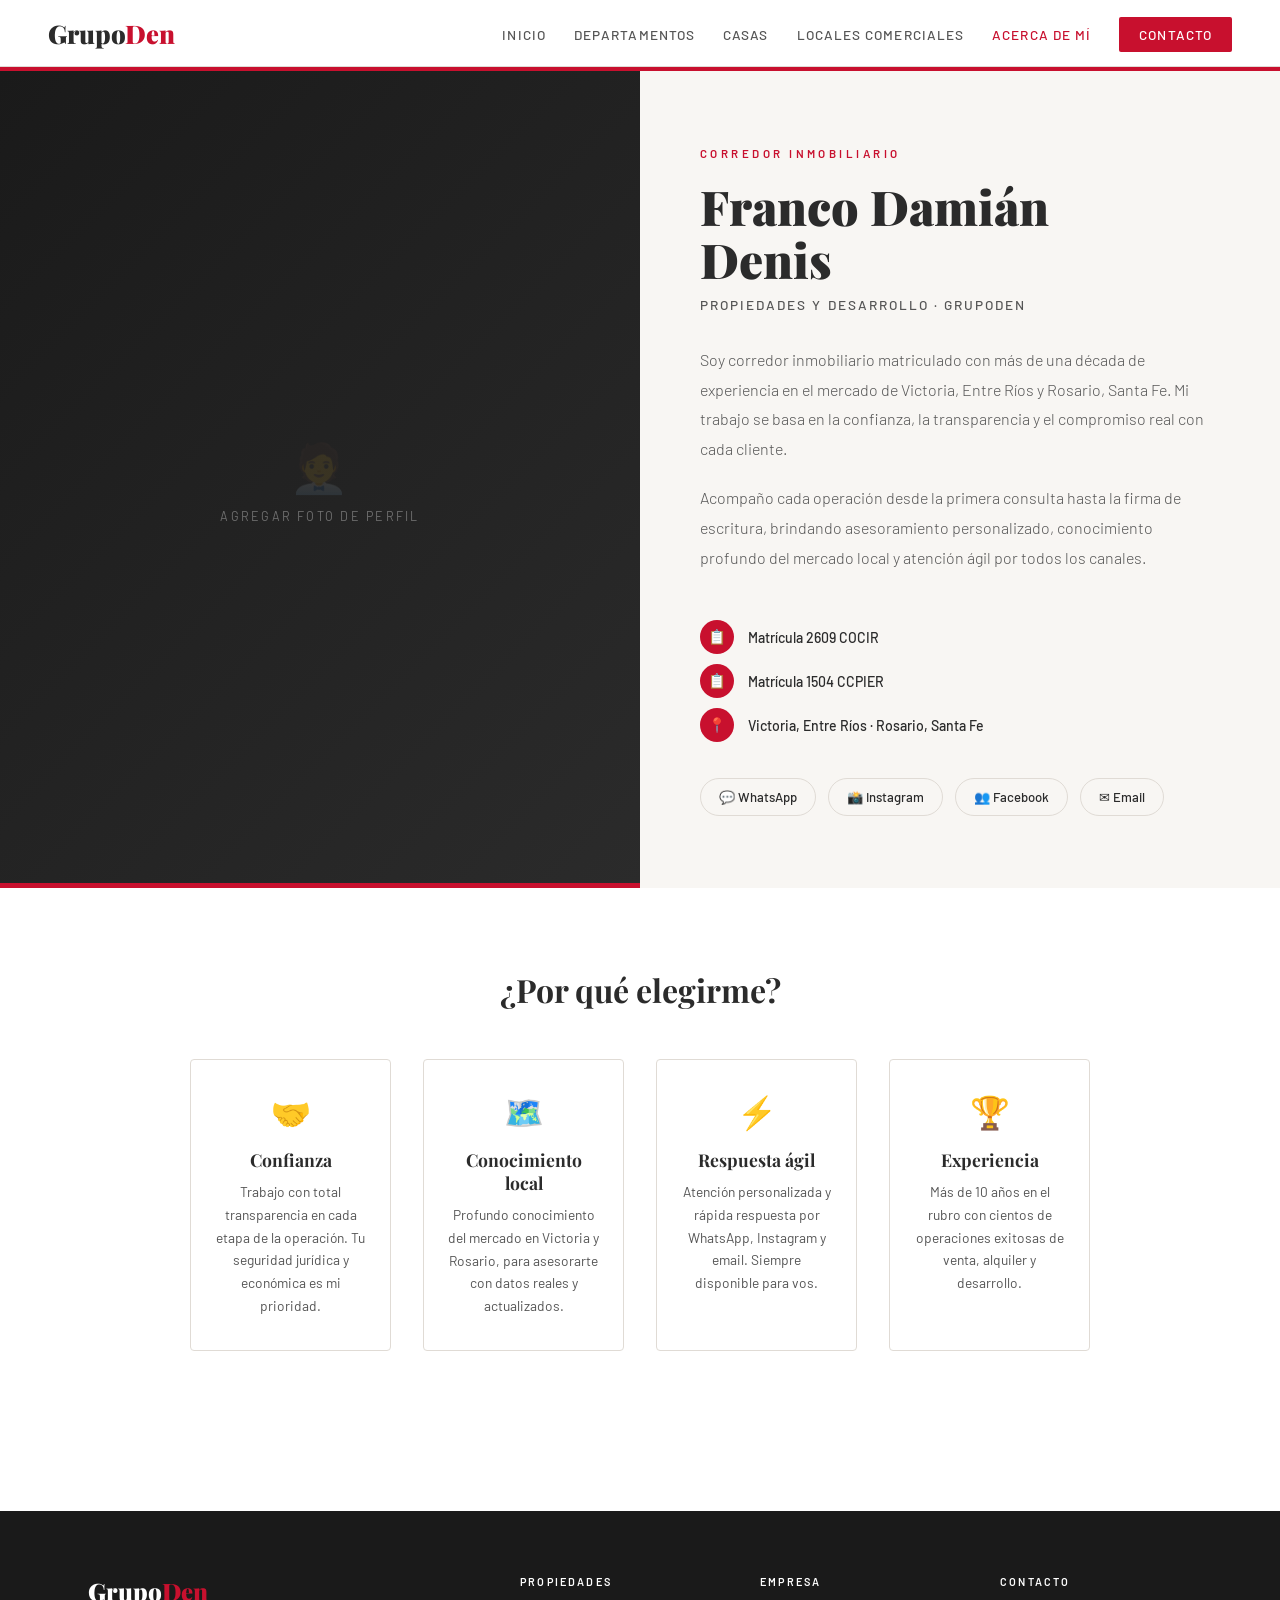
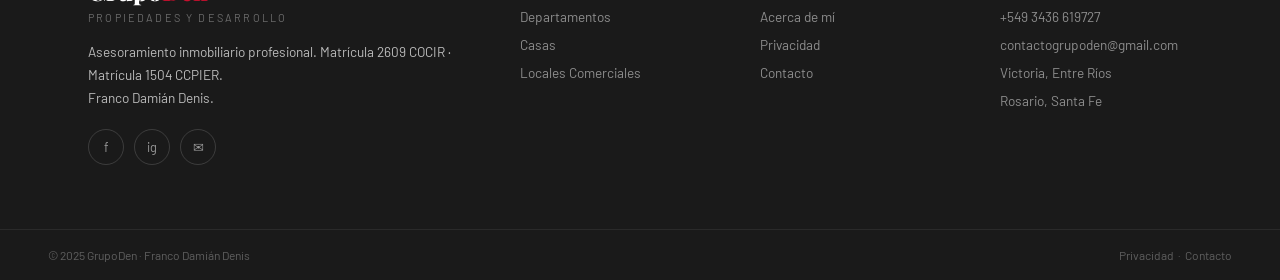
==== acerca-de-mi.html @ 1c82189f "main" ====
<!DOCTYPE html>
<html lang="es">
<head>
  <meta charset="UTF-8">
  <meta name="viewport" content="width=device-width, initial-scale=1.0">
  <title>Acerca de mí – GrupoDen</title>
  <link href="https://fonts.googleapis.com/css2?family=Playfair+Display:wght@400;700;900&family=Barlow:wght@300;400;500;600&display=swap" rel="stylesheet">
  <style>
    :root{--rojo:#C8102E;--rojo-oscuro:#a00d24;--gris:#2b2b2b;--gris-medio:#555;--blanco:#ffffff;--crema:#f8f6f3;--borde:#e0dbd5}
    *{margin:0;padding:0;box-sizing:border-box}
    body{font-family:'Barlow',sans-serif;color:var(--gris);background:var(--blanco)}
    nav{position:sticky;top:0;z-index:100;display:flex;align-items:center;justify-content:space-between;padding:16px 48px;background:var(--blanco);border-bottom:1px solid var(--borde)}
    .logo img{height:44px;width:auto}
    .logo-placeholder{font-family:'Playfair Display',serif;font-size:1.6rem;font-weight:900}
    .logo-placeholder span{color:var(--rojo)}
    nav ul{list-style:none;display:flex;gap:28px;align-items:center}
    nav ul a{text-decoration:none;color:var(--gris-medio);font-size:0.85rem;font-weight:500;letter-spacing:0.08em;text-transform:uppercase;transition:color .2s}
    nav ul a:hover,nav ul a.active{color:var(--rojo)}
    .nav-cta{background:var(--rojo)!important;color:var(--blanco)!important;padding:9px 20px;border-radius:2px}
    .red-bar{height:4px;background:var(--rojo)}

    /* HERO BIO */
    .bio-hero{
      display:grid;grid-template-columns:1fr 1fr;min-height:500px;
    }
    .bio-photo{
      background:linear-gradient(135deg,#1a1a1a,#2b2b2b);
      position:relative;overflow:hidden;
      display:flex;align-items:center;justify-content:center;
    }
    .bio-photo::before{
      content:'';position:absolute;inset:0;
      background:url('https://images.unsplash.com/photo-1560250097-0b93528c311a?w=800&q=80') center/cover;
      opacity:0.35;
    }
    .photo-placeholder{
      position:relative;z-index:2;text-align:center;
      color:rgba(255,255,255,0.35);font-size:0.78rem;letter-spacing:0.18em;text-transform:uppercase;
    }
    .photo-placeholder .icon{font-size:3rem;opacity:0.3;display:block;margin-bottom:12px}
    .red-accent{
      position:absolute;bottom:0;left:0;right:0;height:5px;background:var(--rojo);z-index:3;
    }
    .bio-content{
      background:var(--crema);padding:72px 60px;display:flex;flex-direction:column;justify-content:center;
    }
    .bio-content .eyebrow{
      font-size:0.72rem;letter-spacing:0.3em;text-transform:uppercase;
      color:var(--rojo);font-weight:600;margin-bottom:16px;
    }
    .bio-content h1{
      font-family:'Playfair Display',serif;font-size:clamp(2rem,4vw,3rem);
      font-weight:900;color:var(--gris);margin-bottom:6px;line-height:1.1;
    }
    .bio-content .subtitle{
      font-size:0.85rem;color:var(--gris-medio);letter-spacing:0.15em;text-transform:uppercase;
      margin-bottom:28px;font-weight:500;
    }
    .bio-content p{
      font-size:1rem;color:var(--gris-medio);line-height:1.85;margin-bottom:20px;font-weight:300;
    }
    .credentials{display:flex;flex-direction:column;gap:10px;margin:28px 0;}
    .credential{
      display:flex;align-items:center;gap:14px;
      font-size:0.88rem;font-weight:500;color:var(--gris);
    }
    .credential-icon{
      width:34px;height:34px;background:var(--rojo);border-radius:50%;
      display:flex;align-items:center;justify-content:center;
      color:var(--blanco);font-size:0.9rem;flex-shrink:0;
    }
    .contact-chips{display:flex;flex-wrap:wrap;gap:12px;margin-top:8px}
    .chip{
      display:inline-flex;align-items:center;gap:8px;
      padding:10px 18px;border:1px solid var(--borde);border-radius:40px;
      font-size:0.82rem;font-weight:500;text-decoration:none;color:var(--gris);
      transition:background .2s,border-color .2s,color .2s;
    }
    .chip:hover{background:var(--rojo);border-color:var(--rojo);color:var(--blanco)}

    /* VALUES */
    .values{padding:80px 48px;background:var(--blanco);text-align:center}
    .values h2{font-family:'Playfair Display',serif;font-size:2rem;font-weight:700;margin-bottom:48px}
    .values-grid{display:grid;grid-template-columns:repeat(auto-fit,minmax(200px,1fr));gap:32px;max-width:900px;margin:0 auto}
    .value-card{padding:32px 24px;border:1px solid var(--borde);border-radius:4px;transition:border-color .2s,transform .2s}
    .value-card:hover{border-color:var(--rojo);transform:translateY(-4px)}
    .value-icon{font-size:2rem;margin-bottom:16px}
    .value-card h3{font-family:'Playfair Display',serif;font-size:1.1rem;margin-bottom:10px}
    .value-card p{font-size:0.86rem;color:var(--gris-medio);line-height:1.65}

    footer{background:#1a1a1a;color:rgba(255,255,255,0.7);margin-top:80px}
    .footer-top{display:grid;grid-template-columns:2fr 1fr 1fr 1fr;gap:48px;padding:64px 48px;max-width:1200px;margin:0 auto}
    .footer-brand .brand-name{font-family:'Playfair Display',serif;font-size:1.5rem;font-weight:900;color:var(--blanco);margin-bottom:4px}
    .footer-brand .brand-name span{color:var(--rojo)}
    .footer-brand .tagline{font-size:0.68rem;letter-spacing:0.2em;text-transform:uppercase;color:rgba(255,255,255,0.35);margin-bottom:16px}
    .footer-brand p{font-size:0.85rem;line-height:1.7}
    .footer-section h4{font-size:0.68rem;letter-spacing:0.2em;text-transform:uppercase;color:var(--blanco);font-weight:600;margin-bottom:18px}
    .footer-section ul{list-style:none}
    .footer-section ul li{margin-bottom:9px}
    .footer-section ul a{color:rgba(255,255,255,0.5);text-decoration:none;font-size:0.85rem;transition:color .2s}
    .footer-section ul a:hover{color:var(--rojo)}
    .social-links{display:flex;gap:10px;margin-top:20px}
    .social-link{width:36px;height:36px;border-radius:50%;border:1px solid rgba(255,255,255,0.15);display:flex;align-items:center;justify-content:center;color:rgba(255,255,255,0.55);text-decoration:none;font-size:0.8rem;transition:background .2s,border-color .2s,color .2s}
    .social-link:hover{background:var(--rojo);border-color:var(--rojo);color:var(--blanco)}
    .footer-bottom{border-top:1px solid rgba(255,255,255,0.07);padding:18px 48px;display:flex;align-items:center;justify-content:space-between;font-size:0.75rem;color:rgba(255,255,255,0.3)}
    .footer-bottom a{color:rgba(255,255,255,0.3);text-decoration:none;transition:color .2s}
    .footer-bottom a:hover{color:var(--rojo)}
    @media(max-width:900px){nav{padding:12px 20px}nav ul{display:none}.bio-hero{grid-template-columns:1fr}.bio-photo{min-height:300px}.bio-content{padding:48px 24px}.values{padding:60px 20px}.footer-top{grid-template-columns:1fr;padding:48px 20px}.footer-bottom{flex-direction:column;gap:10px;padding:18px 20px;text-align:center}}
  </style>
</head>
<body>

<nav>
  <div class="logo">
    <img src="logo.png" alt="GrupoDen" onerror="this.style.display='none';this.nextElementSibling.style.display='block'">
    <div class="logo-placeholder" style="display:none">Grupo<span>Den</span></div>
  </div>
  <ul>
    <li><a href="index.html">Inicio</a></li>
    <li><a href="departamentos.html">Departamentos</a></li>
    <li><a href="casas.html">Casas</a></li>
    <li><a href="local-comercial.html">Locales Comerciales</a></li>
    <li><a href="acerca-de-mi.html" class="active">Acerca de mí</a></li>
    <li><a href="https://wa.me/5493436619727" target="_blank" class="nav-cta">Contacto</a></li>
  </ul>
</nav>
<div class="red-bar"></div>

<section class="bio-hero">
  <div class="bio-photo">
    <!-- Reemplazá el fondo con tu foto: <img src="tu-foto.jpg" style="position:absolute;inset:0;width:100%;height:100%;object-fit:cover;opacity:0.9"> -->
    <div class="photo-placeholder">
      <span class="icon">🧑‍💼</span>
      Agregar foto de perfil
    </div>
    <div class="red-accent"></div>
  </div>
  <div class="bio-content">
    <p class="eyebrow">Corredor Inmobiliario</p>
    <h1>Franco Damián<br>Denis</h1>
    <p class="subtitle">Propiedades y Desarrollo · GrupoDen</p>
    <p>
      Soy corredor inmobiliario matriculado con más de una década de experiencia en el mercado 
      de Victoria, Entre Ríos y Rosario, Santa Fe. Mi trabajo se basa en la confianza, la 
      transparencia y el compromiso real con cada cliente.
    </p>
    <p>
      Acompaño cada operación desde la primera consulta hasta la firma de escritura, 
      brindando asesoramiento personalizado, conocimiento profundo del mercado local y 
      atención ágil por todos los canales.
    </p>
    <div class="credentials">
      <div class="credential">
        <div class="credential-icon">📋</div>
        <span>Matrícula 2609 COCIR</span>
      </div>
      <div class="credential">
        <div class="credential-icon">📋</div>
        <span>Matrícula 1504 CCPIER</span>
      </div>
      <div class="credential">
        <div class="credential-icon">📍</div>
        <span>Victoria, Entre Ríos · Rosario, Santa Fe</span>
      </div>
    </div>
    <div class="contact-chips">
      <a href="https://wa.me/5493436619727" target="_blank" class="chip">💬 WhatsApp</a>
      <a href="https://www.instagram.com/grupo.den" target="_blank" class="chip">📸 Instagram</a>
      <a href="https://www.facebook.com/grupo.den" target="_blank" class="chip">👥 Facebook</a>
      <a href="mailto:contactogrupoden@gmail.com" class="chip">✉ Email</a>
    </div>
  </div>
</section>

<section class="values">
  <h2>¿Por qué elegirme?</h2>
  <div class="values-grid">
    <div class="value-card">
      <div class="value-icon">🤝</div>
      <h3>Confianza</h3>
      <p>Trabajo con total transparencia en cada etapa de la operación. Tu seguridad jurídica y económica es mi prioridad.</p>
    </div>
    <div class="value-card">
      <div class="value-icon">🗺️</div>
      <h3>Conocimiento local</h3>
      <p>Profundo conocimiento del mercado en Victoria y Rosario, para asesorarte con datos reales y actualizados.</p>
    </div>
    <div class="value-card">
      <div class="value-icon">⚡</div>
      <h3>Respuesta ágil</h3>
      <p>Atención personalizada y rápida respuesta por WhatsApp, Instagram y email. Siempre disponible para vos.</p>
    </div>
    <div class="value-card">
      <div class="value-icon">🏆</div>
      <h3>Experiencia</h3>
      <p>Más de 10 años en el rubro con cientos de operaciones exitosas de venta, alquiler y desarrollo.</p>
    </div>
  </div>
</section>

<footer>
  <div class="footer-top">
    <div class="footer-brand">
      <div class="brand-name">Grupo<span>Den</span></div>
      <div class="tagline">Propiedades y Desarrollo</div>
      <p>Asesoramiento inmobiliario profesional. Matrícula 2609 COCIR · Matrícula 1504 CCPIER.<br>Franco Damián Denis.</p>
      <div class="social-links">
        <a href="https://www.facebook.com/grupo.den" target="_blank" class="social-link">f</a>
        <a href="https://www.instagram.com/grupo.den" target="_blank" class="social-link">ig</a>
        <a href="https://wa.me/5493436619727" target="_blank" class="social-link">✉</a>
      </div>
    </div>
    <div class="footer-section"><h4>Propiedades</h4><ul><li><a href="departamentos.html">Departamentos</a></li><li><a href="casas.html">Casas</a></li><li><a href="local-comercial.html">Locales Comerciales</a></li></ul></div>
    <div class="footer-section"><h4>Empresa</h4><ul><li><a href="acerca-de-mi.html">Acerca de mí</a></li><li><a href="privacidad.html">Privacidad</a></li><li><a href="contacto.html">Contacto</a></li></ul></div>
    <div class="footer-section"><h4>Contacto</h4><ul><li><a href="https://wa.me/5493436619727">+549 3436 619727</a></li><li><a href="mailto:contactogrupoden@gmail.com">contactogrupoden@gmail.com</a></li><li><a href="#">Victoria, Entre Ríos</a></li><li><a href="#">Rosario, Santa Fe</a></li></ul></div>
  </div>
  <div class="footer-bottom">
    <span>© 2025 GrupoDen · Franco Damián Denis</span>
    <span><a href="privacidad.html">Privacidad</a> &nbsp;·&nbsp; <a href="contacto.html">Contacto</a></span>
  </div>
</footer>
</body>
</html>
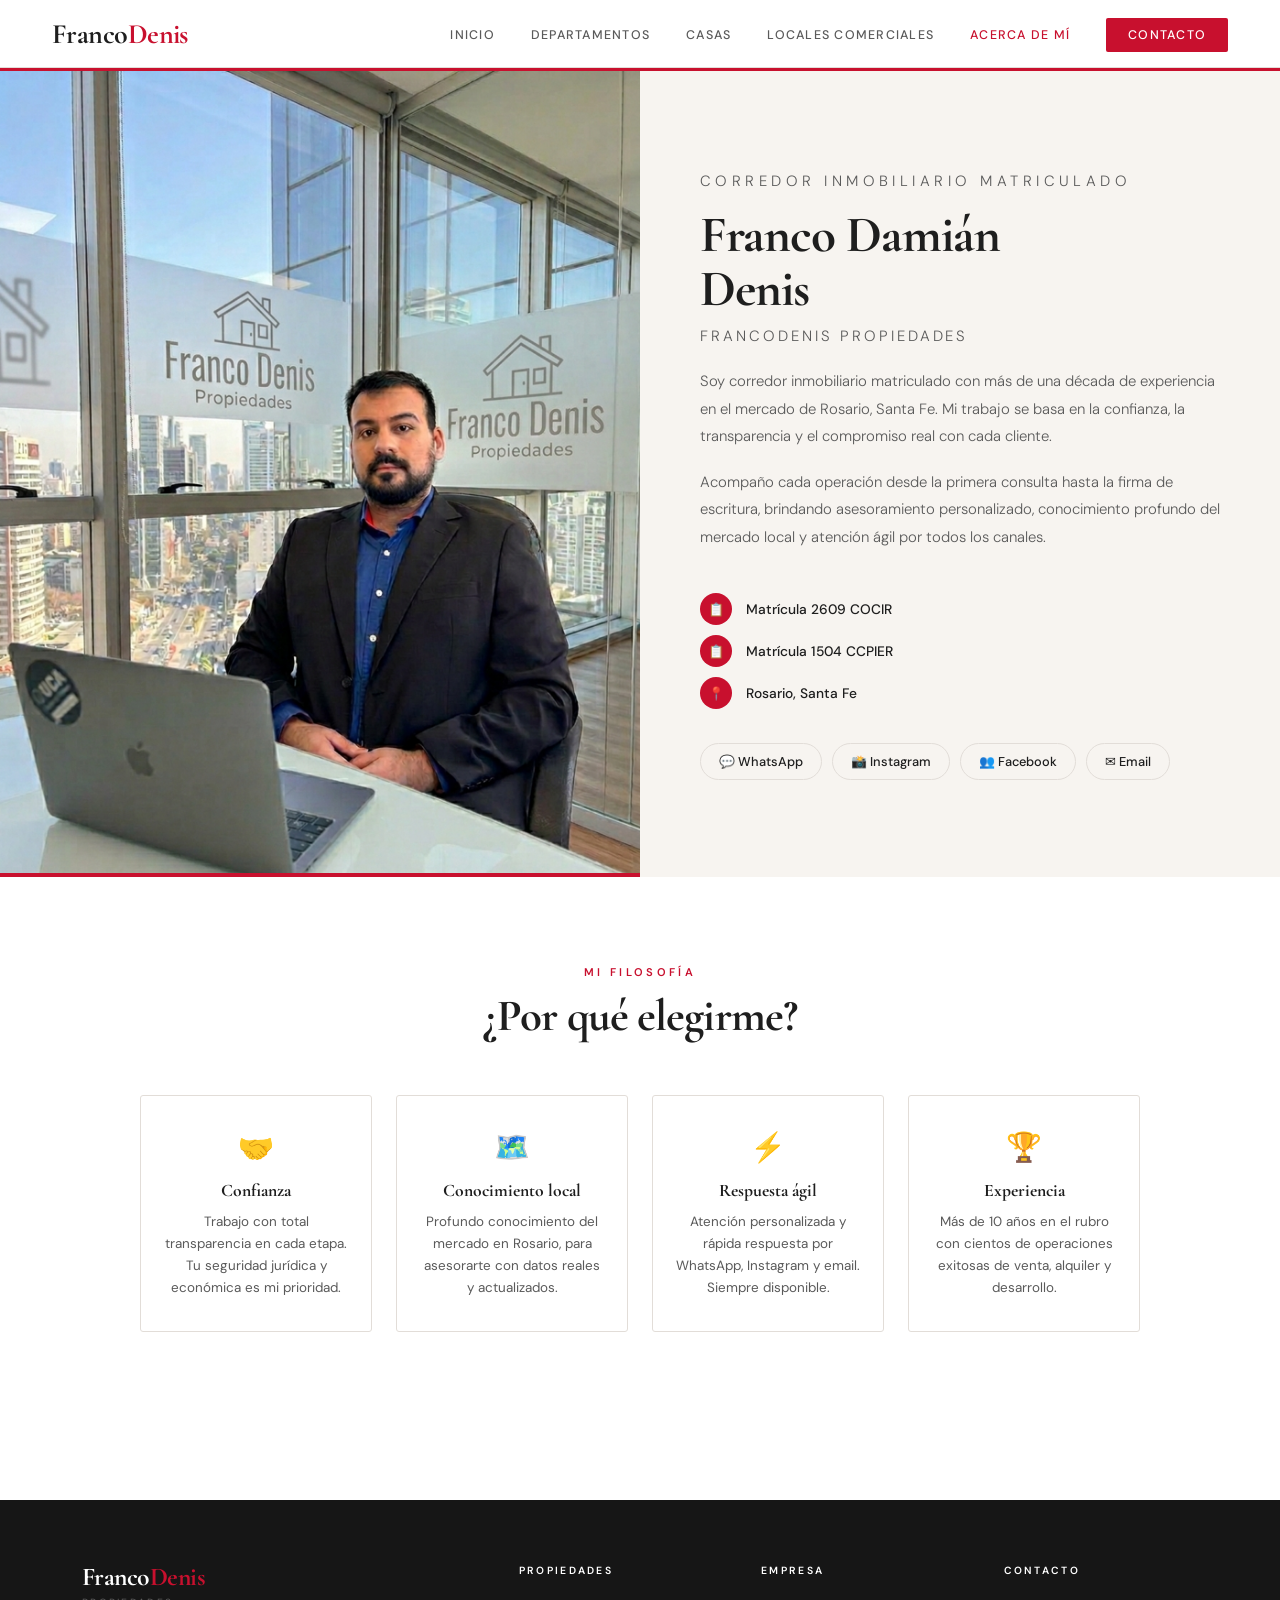
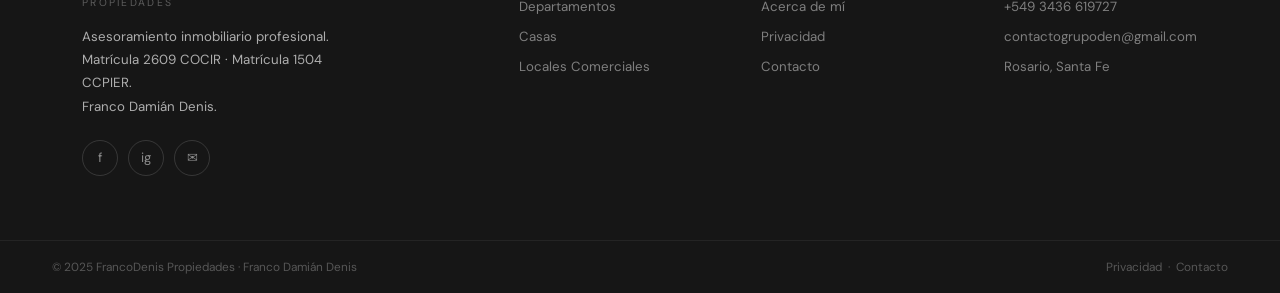
==== commit 45fd91ec: "franco denis" ====
--- a/acerca-de-mi.html
+++ b/acerca-de-mi.html
@@ -3,119 +3,21 @@
 <head>
   <meta charset="UTF-8">
   <meta name="viewport" content="width=device-width, initial-scale=1.0">
-  <title>Acerca de mí – GrupoDen</title>
-  <link href="https://fonts.googleapis.com/css2?family=Playfair+Display:wght@400;700;900&family=Barlow:wght@300;400;500;600&display=swap" rel="stylesheet">
-  <style>
-    :root{--rojo:#C8102E;--rojo-oscuro:#a00d24;--gris:#2b2b2b;--gris-medio:#555;--blanco:#ffffff;--crema:#f8f6f3;--borde:#e0dbd5}
-    *{margin:0;padding:0;box-sizing:border-box}
-    body{font-family:'Barlow',sans-serif;color:var(--gris);background:var(--blanco)}
-    nav{position:sticky;top:0;z-index:100;display:flex;align-items:center;justify-content:space-between;padding:16px 48px;background:var(--blanco);border-bottom:1px solid var(--borde)}
-    .logo img{height:44px;width:auto}
-    .logo-placeholder{font-family:'Playfair Display',serif;font-size:1.6rem;font-weight:900}
-    .logo-placeholder span{color:var(--rojo)}
-    nav ul{list-style:none;display:flex;gap:28px;align-items:center}
-    nav ul a{text-decoration:none;color:var(--gris-medio);font-size:0.85rem;font-weight:500;letter-spacing:0.08em;text-transform:uppercase;transition:color .2s}
-    nav ul a:hover,nav ul a.active{color:var(--rojo)}
-    .nav-cta{background:var(--rojo)!important;color:var(--blanco)!important;padding:9px 20px;border-radius:2px}
-    .red-bar{height:4px;background:var(--rojo)}
-
-    /* HERO BIO */
-    .bio-hero{
-      display:grid;grid-template-columns:1fr 1fr;min-height:500px;
-    }
-    .bio-photo{
-      background:linear-gradient(135deg,#1a1a1a,#2b2b2b);
-      position:relative;overflow:hidden;
-      display:flex;align-items:center;justify-content:center;
-    }
-    .bio-photo::before{
-      content:'';position:absolute;inset:0;
-      background:url('https://images.unsplash.com/photo-1560250097-0b93528c311a?w=800&q=80') center/cover;
-      opacity:0.35;
-    }
-    .photo-placeholder{
-      position:relative;z-index:2;text-align:center;
-      color:rgba(255,255,255,0.35);font-size:0.78rem;letter-spacing:0.18em;text-transform:uppercase;
-    }
-    .photo-placeholder .icon{font-size:3rem;opacity:0.3;display:block;margin-bottom:12px}
-    .red-accent{
-      position:absolute;bottom:0;left:0;right:0;height:5px;background:var(--rojo);z-index:3;
-    }
-    .bio-content{
-      background:var(--crema);padding:72px 60px;display:flex;flex-direction:column;justify-content:center;
-    }
-    .bio-content .eyebrow{
-      font-size:0.72rem;letter-spacing:0.3em;text-transform:uppercase;
-      color:var(--rojo);font-weight:600;margin-bottom:16px;
-    }
-    .bio-content h1{
-      font-family:'Playfair Display',serif;font-size:clamp(2rem,4vw,3rem);
-      font-weight:900;color:var(--gris);margin-bottom:6px;line-height:1.1;
-    }
-    .bio-content .subtitle{
-      font-size:0.85rem;color:var(--gris-medio);letter-spacing:0.15em;text-transform:uppercase;
-      margin-bottom:28px;font-weight:500;
-    }
-    .bio-content p{
-      font-size:1rem;color:var(--gris-medio);line-height:1.85;margin-bottom:20px;font-weight:300;
-    }
-    .credentials{display:flex;flex-direction:column;gap:10px;margin:28px 0;}
-    .credential{
-      display:flex;align-items:center;gap:14px;
-      font-size:0.88rem;font-weight:500;color:var(--gris);
-    }
-    .credential-icon{
-      width:34px;height:34px;background:var(--rojo);border-radius:50%;
-      display:flex;align-items:center;justify-content:center;
-      color:var(--blanco);font-size:0.9rem;flex-shrink:0;
-    }
-    .contact-chips{display:flex;flex-wrap:wrap;gap:12px;margin-top:8px}
-    .chip{
-      display:inline-flex;align-items:center;gap:8px;
-      padding:10px 18px;border:1px solid var(--borde);border-radius:40px;
-      font-size:0.82rem;font-weight:500;text-decoration:none;color:var(--gris);
-      transition:background .2s,border-color .2s,color .2s;
-    }
-    .chip:hover{background:var(--rojo);border-color:var(--rojo);color:var(--blanco)}
-
-    /* VALUES */
-    .values{padding:80px 48px;background:var(--blanco);text-align:center}
-    .values h2{font-family:'Playfair Display',serif;font-size:2rem;font-weight:700;margin-bottom:48px}
-    .values-grid{display:grid;grid-template-columns:repeat(auto-fit,minmax(200px,1fr));gap:32px;max-width:900px;margin:0 auto}
-    .value-card{padding:32px 24px;border:1px solid var(--borde);border-radius:4px;transition:border-color .2s,transform .2s}
-    .value-card:hover{border-color:var(--rojo);transform:translateY(-4px)}
-    .value-icon{font-size:2rem;margin-bottom:16px}
-    .value-card h3{font-family:'Playfair Display',serif;font-size:1.1rem;margin-bottom:10px}
-    .value-card p{font-size:0.86rem;color:var(--gris-medio);line-height:1.65}
-
-    footer{background:#1a1a1a;color:rgba(255,255,255,0.7);margin-top:80px}
-    .footer-top{display:grid;grid-template-columns:2fr 1fr 1fr 1fr;gap:48px;padding:64px 48px;max-width:1200px;margin:0 auto}
-    .footer-brand .brand-name{font-family:'Playfair Display',serif;font-size:1.5rem;font-weight:900;color:var(--blanco);margin-bottom:4px}
-    .footer-brand .brand-name span{color:var(--rojo)}
-    .footer-brand .tagline{font-size:0.68rem;letter-spacing:0.2em;text-transform:uppercase;color:rgba(255,255,255,0.35);margin-bottom:16px}
-    .footer-brand p{font-size:0.85rem;line-height:1.7}
-    .footer-section h4{font-size:0.68rem;letter-spacing:0.2em;text-transform:uppercase;color:var(--blanco);font-weight:600;margin-bottom:18px}
-    .footer-section ul{list-style:none}
-    .footer-section ul li{margin-bottom:9px}
-    .footer-section ul a{color:rgba(255,255,255,0.5);text-decoration:none;font-size:0.85rem;transition:color .2s}
-    .footer-section ul a:hover{color:var(--rojo)}
-    .social-links{display:flex;gap:10px;margin-top:20px}
-    .social-link{width:36px;height:36px;border-radius:50%;border:1px solid rgba(255,255,255,0.15);display:flex;align-items:center;justify-content:center;color:rgba(255,255,255,0.55);text-decoration:none;font-size:0.8rem;transition:background .2s,border-color .2s,color .2s}
-    .social-link:hover{background:var(--rojo);border-color:var(--rojo);color:var(--blanco)}
-    .footer-bottom{border-top:1px solid rgba(255,255,255,0.07);padding:18px 48px;display:flex;align-items:center;justify-content:space-between;font-size:0.75rem;color:rgba(255,255,255,0.3)}
-    .footer-bottom a{color:rgba(255,255,255,0.3);text-decoration:none;transition:color .2s}
-    .footer-bottom a:hover{color:var(--rojo)}
-    @media(max-width:900px){nav{padding:12px 20px}nav ul{display:none}.bio-hero{grid-template-columns:1fr}.bio-photo{min-height:300px}.bio-content{padding:48px 24px}.values{padding:60px 20px}.footer-top{grid-template-columns:1fr;padding:48px 20px}.footer-bottom{flex-direction:column;gap:10px;padding:18px 20px;text-align:center}}
-  </style>
+  <title>Acerca de mí – FrancoDenis Propiedades</title>
+  <link rel="stylesheet" href="./global.css">
+  <link rel="stylesheet" href="./acerca.css">
 </head>
 <body>
 
-<nav>
-  <div class="logo">
-    <img src="logo.png" alt="GrupoDen" onerror="this.style.display='none';this.nextElementSibling.style.display='block'">
-    <div class="logo-placeholder" style="display:none">Grupo<span>Den</span></div>
-  </div>
-  <ul>
+<nav class="nav">
+  <a href="index.html" class="nav-logo">
+    <img src="logo.png" alt="FrancoDenis"
+         onerror="this.style.display='none'; this.nextElementSibling.style.display='inline-block'">
+    <span class="brand-logo" style="display:none">
+      <span class="part-franco">Franco</span><span class="part-denis">Denis</span>
+    </span>
+  </a>
+  <ul class="nav-links">
     <li><a href="index.html">Inicio</a></li>
     <li><a href="departamentos.html">Departamentos</a></li>
     <li><a href="casas.html">Casas</a></li>
@@ -127,97 +29,116 @@
 <div class="red-bar"></div>
 
 <section class="bio-hero">
+
+  <!-- ══════════════════════════════════════════════════
+       FOTO DE PERFIL
+       Para cambiar la imagen, reemplazá el atributo src:
+         <img src="TU-FOTO.jpg" alt="Franco Denis">
+       Podés usar una ruta local (foto.jpg) o una URL.
+       ══════════════════════════════════════════════════ -->
   <div class="bio-photo">
-    <!-- Reemplazá el fondo con tu foto: <img src="tu-foto.jpg" style="position:absolute;inset:0;width:100%;height:100%;object-fit:cover;opacity:0.9"> -->
-    <div class="photo-placeholder">
-      <span class="icon">🧑‍💼</span>
-      Agregar foto de perfil
+    <img src="./img/foto-perfil.PNG" alt="Franco Damián Denis"
+         onerror="this.style.display='none'; this.nextElementSibling.style.display='flex'">
+    <div class="bio-photo-placeholder" style="display:none">
+      <span class="ph-icon">🧑‍💼</span>
+      <span>Reemplazá src="foto-perfil.jpg"<br>con tu imagen de perfil</span>
     </div>
-    <div class="red-accent"></div>
+    <div class="bio-photo-accent"></div>
   </div>
+
   <div class="bio-content">
-    <p class="eyebrow">Corredor Inmobiliario</p>
+    <p class="section-eyebrow">Corredor Inmobiliario Matriculado</p>
     <h1>Franco Damián<br>Denis</h1>
-    <p class="subtitle">Propiedades y Desarrollo · GrupoDen</p>
+    <p class="bio-subtitle">FrancoDenis Propiedades</p>
+
     <p>
-      Soy corredor inmobiliario matriculado con más de una década de experiencia en el mercado 
-      de Victoria, Entre Ríos y Rosario, Santa Fe. Mi trabajo se basa en la confianza, la 
-      transparencia y el compromiso real con cada cliente.
+      Soy corredor inmobiliario matriculado con más de una década de experiencia en el mercado
+      de Rosario, Santa Fe. Mi trabajo se basa en la confianza, la transparencia y el compromiso
+      real con cada cliente.
     </p>
     <p>
-      Acompaño cada operación desde la primera consulta hasta la firma de escritura, 
-      brindando asesoramiento personalizado, conocimiento profundo del mercado local y 
-      atención ágil por todos los canales.
+      Acompaño cada operación desde la primera consulta hasta la firma de escritura,
+      brindando asesoramiento personalizado, conocimiento profundo del mercado local
+      y atención ágil por todos los canales.
     </p>
+
     <div class="credentials">
       <div class="credential">
-        <div class="credential-icon">📋</div>
+        <div class="cred-icon">📋</div>
         <span>Matrícula 2609 COCIR</span>
       </div>
       <div class="credential">
-        <div class="credential-icon">📋</div>
+        <div class="cred-icon">📋</div>
         <span>Matrícula 1504 CCPIER</span>
       </div>
       <div class="credential">
-        <div class="credential-icon">📍</div>
-        <span>Victoria, Entre Ríos · Rosario, Santa Fe</span>
+        <div class="cred-icon">📍</div>
+        <span>Rosario, Santa Fe</span>
       </div>
     </div>
+
     <div class="contact-chips">
-      <a href="https://wa.me/5493436619727" target="_blank" class="chip">💬 WhatsApp</a>
-      <a href="https://www.instagram.com/grupo.den" target="_blank" class="chip">📸 Instagram</a>
-      <a href="https://www.facebook.com/grupo.den" target="_blank" class="chip">👥 Facebook</a>
-      <a href="mailto:contactogrupoden@gmail.com" class="chip">✉ Email</a>
+      <a href="https://wa.me/5493436619727"           target="_blank" class="chip">💬 WhatsApp</a>
+      <a href="https://www.instagram.com/grupo.den"   target="_blank" class="chip">📸 Instagram</a>
+      <a href="https://www.facebook.com/grupo.den"    target="_blank" class="chip">👥 Facebook</a>
+      <a href="mailto:contactogrupoden@gmail.com"                     class="chip">✉ Email</a>
     </div>
   </div>
+
 </section>
 
 <section class="values">
-  <h2>¿Por qué elegirme?</h2>
+  <div class="values-header">
+    <p class="section-eyebrow">Mi filosofía</p>
+    <h2 class="section-title">¿Por qué elegirme?</h2>
+  </div>
   <div class="values-grid">
     <div class="value-card">
-      <div class="value-icon">🤝</div>
+      <div class="v-icon">🤝</div>
       <h3>Confianza</h3>
-      <p>Trabajo con total transparencia en cada etapa de la operación. Tu seguridad jurídica y económica es mi prioridad.</p>
+      <p>Trabajo con total transparencia en cada etapa. Tu seguridad jurídica y económica es mi prioridad.</p>
     </div>
     <div class="value-card">
-      <div class="value-icon">🗺️</div>
+      <div class="v-icon">🗺️</div>
       <h3>Conocimiento local</h3>
-      <p>Profundo conocimiento del mercado en Victoria y Rosario, para asesorarte con datos reales y actualizados.</p>
+      <p>Profundo conocimiento del mercado en Rosario, para asesorarte con datos reales y actualizados.</p>
     </div>
     <div class="value-card">
-      <div class="value-icon">⚡</div>
+      <div class="v-icon">⚡</div>
       <h3>Respuesta ágil</h3>
-      <p>Atención personalizada y rápida respuesta por WhatsApp, Instagram y email. Siempre disponible para vos.</p>
+      <p>Atención personalizada y rápida respuesta por WhatsApp, Instagram y email. Siempre disponible.</p>
     </div>
     <div class="value-card">
-      <div class="value-icon">🏆</div>
+      <div class="v-icon">🏆</div>
       <h3>Experiencia</h3>
       <p>Más de 10 años en el rubro con cientos de operaciones exitosas de venta, alquiler y desarrollo.</p>
     </div>
   </div>
 </section>
 
-<footer>
+<footer class="site-footer">
   <div class="footer-top">
     <div class="footer-brand">
-      <div class="brand-name">Grupo<span>Den</span></div>
-      <div class="tagline">Propiedades y Desarrollo</div>
+      <span class="brand-logo">
+        <span class="part-franco-footer">Franco</span><span class="part-denis">Denis</span>
+      </span>
+      <div class="tagline">Propiedades</div>
       <p>Asesoramiento inmobiliario profesional. Matrícula 2609 COCIR · Matrícula 1504 CCPIER.<br>Franco Damián Denis.</p>
-      <div class="social-links">
-        <a href="https://www.facebook.com/grupo.den" target="_blank" class="social-link">f</a>
-        <a href="https://www.instagram.com/grupo.den" target="_blank" class="social-link">ig</a>
-        <a href="https://wa.me/5493436619727" target="_blank" class="social-link">✉</a>
+      <div class="footer-socials">
+        <a href="https://www.facebook.com/grupo.den"  target="_blank" class="social-btn">f</a>
+        <a href="https://www.instagram.com/grupo.den" target="_blank" class="social-btn">ig</a>
+        <a href="https://wa.me/5493436619727"         target="_blank" class="social-btn">✉</a>
       </div>
     </div>
-    <div class="footer-section"><h4>Propiedades</h4><ul><li><a href="departamentos.html">Departamentos</a></li><li><a href="casas.html">Casas</a></li><li><a href="local-comercial.html">Locales Comerciales</a></li></ul></div>
-    <div class="footer-section"><h4>Empresa</h4><ul><li><a href="acerca-de-mi.html">Acerca de mí</a></li><li><a href="privacidad.html">Privacidad</a></li><li><a href="contacto.html">Contacto</a></li></ul></div>
-    <div class="footer-section"><h4>Contacto</h4><ul><li><a href="https://wa.me/5493436619727">+549 3436 619727</a></li><li><a href="mailto:contactogrupoden@gmail.com">contactogrupoden@gmail.com</a></li><li><a href="#">Victoria, Entre Ríos</a></li><li><a href="#">Rosario, Santa Fe</a></li></ul></div>
+    <div class="footer-col"><h4>Propiedades</h4><ul><li><a href="departamentos.html">Departamentos</a></li><li><a href="casas.html">Casas</a></li><li><a href="local-comercial.html">Locales Comerciales</a></li></ul></div>
+    <div class="footer-col"><h4>Empresa</h4><ul><li><a href="acerca-de-mi.html">Acerca de mí</a></li><li><a href="privacidad.html">Privacidad</a></li><li><a href="contacto.html">Contacto</a></li></ul></div>
+    <div class="footer-col"><h4>Contacto</h4><ul><li><a href="https://wa.me/5493436619727">+549 3436 619727</a></li><li><a href="mailto:contactogrupoden@gmail.com">contactogrupoden@gmail.com</a></li><li><a href="#">Rosario, Santa Fe</a></li></ul></div>
   </div>
   <div class="footer-bottom">
-    <span>© 2025 GrupoDen · Franco Damián Denis</span>
+    <span>© 2025 FrancoDenis Propiedades · Franco Damián Denis</span>
     <span><a href="privacidad.html">Privacidad</a> &nbsp;·&nbsp; <a href="contacto.html">Contacto</a></span>
   </div>
 </footer>
+
 </body>
 </html>
--- a/global.css
+++ b/global.css
@@ -0,0 +1,418 @@
+/* ================================================
+   FRANCODENIS – GLOBAL STYLES
+   ================================================ */
+
+@import url('https://fonts.googleapis.com/css2?family=Cormorant+Garamond:ital,wght@0,400;0,600;0,700;1,400;1,700&family=DM+Sans:wght@300;400;500;600&display=swap');
+
+:root {
+  --rojo:        #C8102E;
+  --rojo-oscuro: #a00d24;
+  --gris:        #1e1e1e;
+  --gris-medio:  #5a5a5a;
+  --gris-claro:  #9a9a9a;
+  --blanco:      #ffffff;
+  --crema:       #f7f4f0;
+  --borde:       #e2ddd8;
+
+  --font-display: 'Cormorant Garamond', serif;
+  --font-body:    'DM Sans', sans-serif;
+}
+
+/* RESET */
+*, *::before, *::after { margin: 0; padding: 0; box-sizing: border-box; }
+html { scroll-behavior: smooth; }
+body {
+  font-family: var(--font-body);
+  color: var(--gris);
+  background: var(--blanco);
+  -webkit-font-smoothing: antialiased;
+}
+img { display: block; max-width: 100%; }
+a { color: inherit; text-decoration: none; }
+
+/* ================================================
+   LOGO TIPOGRÁFICO
+   ================================================ */
+.brand-logo {
+  font-family: var(--font-display);
+  font-size: 1.75rem;
+  font-weight: 700;
+  letter-spacing: -0.02em;
+  line-height: 1;
+  display: inline-block;
+}
+.brand-logo .part-franco { color: var(--gris); }
+.brand-logo .part-franco-footer { color: var(--blanco); }
+.brand-logo .part-denis  { color: var(--rojo); }
+
+/* ================================================
+   BARRA ROJA DECORATIVA
+   ================================================ */
+.red-bar { height: 3px; background: var(--rojo); }
+
+/* ================================================
+   NAVEGACIÓN
+   ================================================ */
+.nav {
+  position: sticky;
+  top: 0;
+  z-index: 200;
+  background: rgba(255,255,255,0.97);
+  backdrop-filter: blur(10px);
+  border-bottom: 1px solid var(--borde);
+  display: flex;
+  align-items: center;
+  justify-content: space-between;
+  padding: 0 52px;
+  height: 68px;
+}
+.nav-logo img {
+  height: 42px;
+  width: auto;
+}
+.nav-links {
+  list-style: none;
+  display: flex;
+  align-items: center;
+  gap: 36px;
+}
+.nav-links a {
+  font-size: 0.78rem;
+  font-weight: 500;
+  letter-spacing: 0.1em;
+  text-transform: uppercase;
+  color: var(--gris-medio);
+  transition: color 0.2s;
+}
+.nav-links a:hover,
+.nav-links a.active { color: var(--rojo); }
+.nav-cta {
+  background: var(--rojo) !important;
+  color: var(--blanco) !important;
+  padding: 9px 22px;
+  border-radius: 2px;
+  transition: background 0.2s !important;
+}
+.nav-cta:hover { background: var(--rojo-oscuro) !important; }
+
+/* ================================================
+   PAGE HEADER
+   ================================================ */
+.page-header {
+  background: var(--gris);
+  padding: 76px 52px 60px;
+  text-align: center;
+  position: relative;
+  overflow: hidden;
+}
+.page-header::after {
+  content: '';
+  position: absolute;
+  inset: 0;
+  opacity: 0.08;
+  background-image: repeating-linear-gradient(
+    45deg,
+    transparent,
+    transparent 40px,
+    rgba(255,255,255,0.05) 40px,
+    rgba(255,255,255,0.05) 80px
+  );
+}
+.page-header-inner { position: relative; z-index: 2; }
+.breadcrumb {
+  font-size: 0.72rem;
+  letter-spacing: 0.22em;
+  text-transform: uppercase;
+  color: rgba(255,255,255,0.35);
+  margin-bottom: 14px;
+}
+.breadcrumb a { color: var(--rojo); }
+.page-header h1 {
+  font-family: var(--font-display);
+  font-size: clamp(2.2rem, 5vw, 4rem);
+  font-weight: 700;
+  color: var(--blanco);
+  letter-spacing: -0.02em;
+}
+.page-header p {
+  color: rgba(255,255,255,0.55);
+  font-size: 0.95rem;
+  margin-top: 12px;
+  font-weight: 300;
+  max-width: 460px;
+  margin-left: auto;
+  margin-right: auto;
+  line-height: 1.7;
+}
+
+/* ================================================
+   SECTION UTILITIES
+   ================================================ */
+.section-eyebrow {
+  font-size: 0.7rem;
+  letter-spacing: 0.3em;
+  text-transform: uppercase;
+  color: var(--rojo);
+  font-weight: 600;
+  margin-bottom: 10px;
+}
+.section-title {
+  font-family: var(--font-display);
+  font-size: clamp(1.8rem, 3.5vw, 2.8rem);
+  font-weight: 700;
+  color: var(--gris);
+  letter-spacing: -0.02em;
+}
+
+/* ================================================
+   PROPERTY ENTRY (shared: departamentos/casas/locales)
+   ================================================ */
+.listings {
+  padding: 72px 52px;
+  max-width: 1220px;
+  margin: 0 auto;
+}
+.listings-header { margin-bottom: 52px; }
+
+.property-entry {
+  display: grid;
+  grid-template-columns: 1fr 1fr;
+  margin-bottom: 72px;
+  border-radius: 3px;
+  overflow: hidden;
+  box-shadow: 0 2px 30px rgba(0,0,0,0.09);
+  transition: box-shadow 0.3s;
+}
+.property-entry:hover { box-shadow: 0 8px 50px rgba(0,0,0,0.14); }
+.property-entry:nth-child(even) .property-carousel { order: 2; }
+.property-entry:nth-child(even) .property-info    { order: 1; }
+
+/* INFO PANEL */
+.property-info {
+  padding: 48px 44px;
+  background: var(--blanco);
+  display: flex;
+  flex-direction: column;
+  justify-content: center;
+}
+.prop-badge {
+  display: inline-block;
+  background: var(--rojo);
+  color: var(--blanco);
+  font-size: 0.65rem;
+  font-weight: 600;
+  letter-spacing: 0.18em;
+  text-transform: uppercase;
+  padding: 4px 14px;
+  border-radius: 2px;
+  margin-bottom: 18px;
+  align-self: flex-start;
+}
+.prop-badge.alquiler { background: #1d6fcf; }
+.property-info h3 {
+  font-family: var(--font-display);
+  font-size: 1.65rem;
+  font-weight: 700;
+  line-height: 1.2;
+  margin-bottom: 8px;
+  letter-spacing: -0.01em;
+}
+.prop-location {
+  font-size: 0.82rem;
+  color: var(--gris-claro);
+  margin-bottom: 20px;
+  display: flex;
+  align-items: center;
+  gap: 5px;
+}
+.prop-price {
+  font-family: var(--font-display);
+  font-size: 1.7rem;
+  font-weight: 700;
+  color: var(--rojo);
+  margin-bottom: 18px;
+}
+.prop-price small {
+  font-family: var(--font-body);
+  font-size: 0.75rem;
+  color: var(--gris-claro);
+  font-weight: 400;
+  margin-left: 4px;
+}
+.prop-divider { height: 1px; background: var(--borde); margin: 18px 0; }
+.property-info p {
+  font-size: 0.9rem;
+  color: var(--gris-medio);
+  line-height: 1.8;
+  margin-bottom: 22px;
+}
+.prop-features {
+  display: flex;
+  flex-wrap: wrap;
+  gap: 12px;
+  margin-bottom: 28px;
+}
+.feature {
+  display: flex;
+  align-items: center;
+  gap: 7px;
+  font-size: 0.8rem;
+  font-weight: 500;
+  color: var(--gris);
+}
+.feat-icon {
+  width: 28px; height: 28px;
+  background: var(--crema);
+  border-radius: 50%;
+  display: flex; align-items: center; justify-content: center;
+  font-size: 0.82rem;
+  flex-shrink: 0;
+}
+.btn-contact {
+  display: inline-flex;
+  align-items: center;
+  gap: 10px;
+  background: var(--rojo);
+  color: var(--blanco);
+  padding: 13px 28px;
+  border-radius: 2px;
+  font-size: 0.78rem;
+  font-weight: 600;
+  letter-spacing: 0.1em;
+  text-transform: uppercase;
+  transition: background 0.2s, transform 0.2s;
+  align-self: flex-start;
+}
+.btn-contact:hover { background: var(--rojo-oscuro); transform: translateY(-1px); }
+
+/* CAROUSEL */
+.property-carousel {
+  position: relative;
+  overflow: hidden;
+  background: #111;
+  min-height: 400px;
+}
+.carousel-track {
+  display: flex;
+  height: 100%;
+  transition: transform 0.5s cubic-bezier(0.25, 0.46, 0.45, 0.94);
+}
+.carousel-slide {
+  min-width: 100%;
+  height: 100%;
+  position: relative;
+}
+.carousel-slide img {
+  width: 100%; height: 100%;
+  object-fit: cover;
+}
+.slide-placeholder {
+  width: 100%; height: 100%; min-height: 400px;
+  background: linear-gradient(135deg, #252525, #181818);
+  display: flex; align-items: center; justify-content: center;
+  flex-direction: column; gap: 12px;
+  color: rgba(255,255,255,0.25);
+  font-size: 0.75rem;
+  letter-spacing: 0.2em;
+  text-transform: uppercase;
+}
+.slide-placeholder .ph-icon { font-size: 2.2rem; opacity: 0.3; }
+.carousel-btn {
+  position: absolute; top: 50%; transform: translateY(-50%);
+  width: 38px; height: 38px; border-radius: 50%;
+  background: rgba(255,255,255,0.92); border: none; cursor: pointer;
+  font-size: 1.1rem; display: flex; align-items: center; justify-content: center;
+  transition: background 0.2s, color 0.2s; z-index: 10;
+  color: var(--gris);
+}
+.carousel-btn:hover { background: var(--rojo); color: var(--blanco); }
+.carousel-btn.prev { left: 14px; }
+.carousel-btn.next { right: 14px; }
+.carousel-dots {
+  position: absolute; bottom: 14px; left: 50%; transform: translateX(-50%);
+  display: flex; gap: 7px;
+}
+.dot {
+  width: 6px; height: 6px; border-radius: 50%;
+  background: rgba(255,255,255,0.35); cursor: pointer;
+  transition: background 0.2s, transform 0.2s;
+}
+.dot.active { background: var(--blanco); transform: scale(1.3); }
+.photo-count {
+  position: absolute; top: 14px; right: 14px;
+  background: rgba(0,0,0,0.5); color: var(--blanco);
+  font-size: 0.7rem; padding: 4px 10px; border-radius: 20px; font-weight: 500;
+}
+
+/* ================================================
+   FOOTER
+   ================================================ */
+.site-footer {
+  background: #161616;
+  color: rgba(255,255,255,0.65);
+  margin-top: 80px;
+}
+.footer-top {
+  display: grid;
+  grid-template-columns: 2fr 1fr 1fr 1fr;
+  gap: 48px;
+  padding: 64px 52px;
+  max-width: 1220px;
+  margin: 0 auto;
+}
+.footer-brand .brand-logo { font-size: 1.6rem; margin-bottom: 6px; }
+.footer-brand .tagline {
+  font-size: 0.65rem; letter-spacing: 0.22em; text-transform: uppercase;
+  color: rgba(255,255,255,0.3); margin-bottom: 16px;
+}
+.footer-brand p { font-size: 0.83rem; line-height: 1.75; max-width: 260px; }
+.footer-col h4 {
+  font-size: 0.65rem; letter-spacing: 0.22em; text-transform: uppercase;
+  color: var(--blanco); font-weight: 600; margin-bottom: 18px;
+}
+.footer-col ul { list-style: none; }
+.footer-col ul li { margin-bottom: 9px; }
+.footer-col ul a {
+  font-size: 0.83rem; color: rgba(255,255,255,0.45);
+  transition: color 0.2s;
+}
+.footer-col ul a:hover { color: var(--rojo); }
+.footer-socials { display: flex; gap: 10px; margin-top: 22px; }
+.social-btn {
+  width: 36px; height: 36px; border-radius: 50%;
+  border: 1px solid rgba(255,255,255,0.14);
+  display: flex; align-items: center; justify-content: center;
+  color: rgba(255,255,255,0.5); font-size: 0.82rem;
+  transition: background 0.2s, border-color 0.2s, color 0.2s;
+}
+.social-btn:hover { background: var(--rojo); border-color: var(--rojo); color: var(--blanco); }
+.footer-bottom {
+  border-top: 1px solid rgba(255,255,255,0.06);
+  padding: 18px 52px;
+  display: flex; align-items: center; justify-content: space-between;
+  font-size: 0.74rem; color: rgba(255,255,255,0.28);
+}
+.footer-bottom a { color: rgba(255,255,255,0.28); transition: color 0.2s; }
+.footer-bottom a:hover { color: var(--rojo); }
+
+/* ================================================
+   RESPONSIVE
+   ================================================ */
+@media (max-width: 960px) {
+  .nav { padding: 0 20px; }
+  .nav-links { display: none; }
+  .page-header { padding: 56px 20px 44px; }
+  .listings { padding: 48px 20px; }
+  .property-entry {
+    grid-template-columns: 1fr;
+  }
+  .property-entry:nth-child(even) .property-carousel { order: 1; }
+  .property-entry:nth-child(even) .property-info    { order: 2; }
+  .property-carousel { min-height: 270px; }
+  .property-info { padding: 32px 24px; }
+  .footer-top { grid-template-columns: 1fr; padding: 48px 20px; }
+  .footer-bottom {
+    flex-direction: column; gap: 10px;
+    padding: 18px 20px; text-align: center;
+  }
+}
--- a/acerca.css
+++ b/acerca.css
@@ -0,0 +1,119 @@
+/* ================================================
+   ACERCA-DE-MI.CSS
+   ================================================ */
+
+.bio-hero {
+  display: grid;
+  grid-template-columns: 1fr 1fr;
+  min-height: 520px;
+}
+.bio-photo {
+  position: relative;
+  overflow: hidden;
+  background: #1a1a1a;
+}
+.bio-photo img {
+  width: 100%; height: 100%;
+  object-fit: cover;
+  display: block;
+}
+.bio-photo-placeholder {
+  width: 100%; height: 100%; min-height: 520px;
+  background: linear-gradient(135deg, #1e1e1e, #2e2e2e);
+  display: flex; align-items: center; justify-content: center;
+  flex-direction: column; gap: 14px;
+  color: rgba(255,255,255,0.25);
+  font-size: 0.75rem; letter-spacing: 0.2em; text-transform: uppercase;
+}
+.bio-photo-placeholder .ph-icon { font-size: 3rem; opacity: 0.25; }
+.bio-photo-accent {
+  position: absolute; bottom: 0; left: 0; right: 0;
+  height: 4px; background: var(--rojo);
+}
+.bio-content {
+  background: var(--crema);
+  padding: 72px 60px;
+  display: flex; flex-direction: column; justify-content: center;
+}
+.bio-content .section-eyebrow { margin-bottom: 14px; }
+.bio-content h1 {
+  font-family: var(--font-display);
+  font-size: clamp(2.2rem, 4vw, 3.2rem);
+  font-weight: 700;
+  letter-spacing: -0.02em;
+  color: var(--gris);
+  line-height: 1.05;
+  margin-bottom: 6px;
+}
+.bio-subtitle {
+  font-size: 0.75rem;
+  letter-spacing: 0.2em; text-transform: uppercase;
+  color: var(--gris-claro); margin-bottom: 28px;
+}
+.bio-content p {
+  font-size: 0.93rem;
+  color: var(--gris-medio);
+  line-height: 1.85; font-weight: 300;
+  margin-bottom: 18px;
+}
+.credentials { display: flex; flex-direction: column; gap: 10px; margin: 24px 0; }
+.credential {
+  display: flex; align-items: center; gap: 14px;
+  font-size: 0.86rem; font-weight: 500; color: var(--gris);
+}
+.cred-icon {
+  width: 32px; height: 32px; border-radius: 50%;
+  background: var(--rojo); color: var(--blanco);
+  display: flex; align-items: center; justify-content: center;
+  font-size: 0.82rem; flex-shrink: 0;
+}
+.contact-chips { display: flex; flex-wrap: wrap; gap: 10px; margin-top: 10px; }
+.chip {
+  display: inline-flex; align-items: center; gap: 7px;
+  padding: 9px 18px;
+  border: 1px solid var(--borde);
+  border-radius: 40px;
+  font-size: 0.8rem; font-weight: 500;
+  color: var(--gris);
+  transition: background 0.2s, border-color 0.2s, color 0.2s;
+}
+.chip:hover { background: var(--rojo); border-color: var(--rojo); color: var(--blanco); }
+
+/* VALUES */
+.values {
+  padding: 88px 52px;
+  background: var(--blanco);
+  text-align: center;
+}
+.values-header { margin-bottom: 52px; }
+.values-grid {
+  display: grid;
+  grid-template-columns: repeat(4, 1fr);
+  gap: 24px;
+  max-width: 1000px; margin: 0 auto;
+}
+.value-card {
+  padding: 32px 22px;
+  border: 1px solid var(--borde);
+  border-radius: 3px;
+  transition: border-color 0.2s, transform 0.25s;
+}
+.value-card:hover { border-color: var(--rojo); transform: translateY(-4px); }
+.value-card .v-icon { font-size: 1.8rem; margin-bottom: 14px; }
+.value-card h3 {
+  font-family: var(--font-display);
+  font-size: 1.1rem; font-weight: 700;
+  margin-bottom: 10px;
+}
+.value-card p { font-size: 0.84rem; color: var(--gris-medio); line-height: 1.65; }
+
+@media (max-width: 960px) {
+  .bio-hero { grid-template-columns: 1fr; }
+  .bio-photo { min-height: 320px; }
+  .bio-content { padding: 48px 24px; }
+  .values { padding: 60px 20px; }
+  .values-grid { grid-template-columns: 1fr 1fr; }
+}
+@media (max-width: 560px) {
+  .values-grid { grid-template-columns: 1fr; }
+}
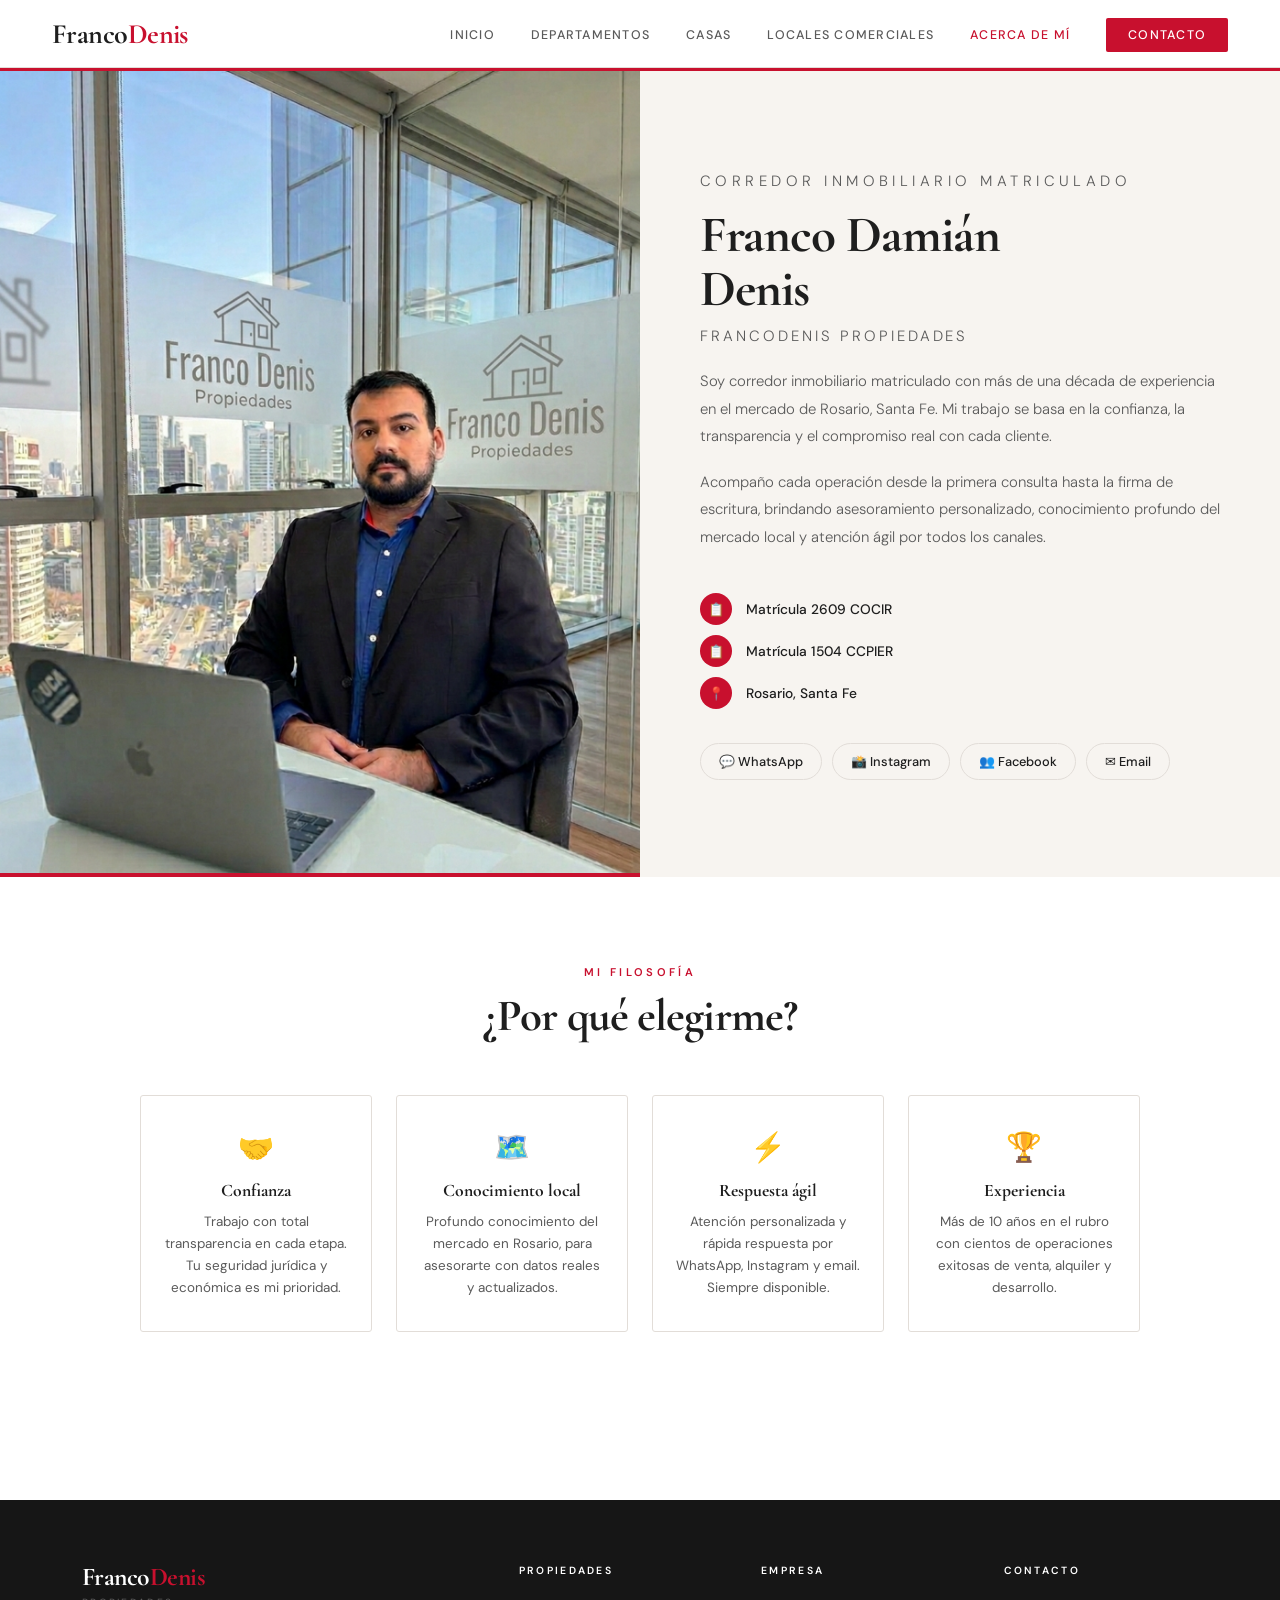
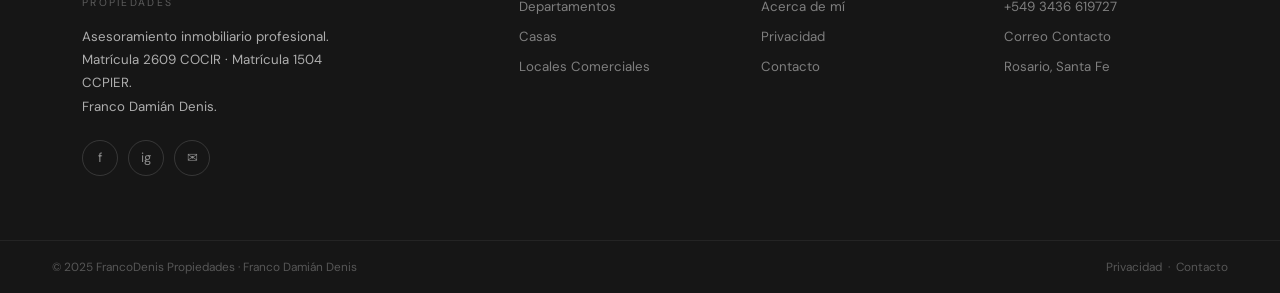
==== commit 6ac8ac0f: "links" ====
--- a/acerca-de-mi.html
+++ b/acerca-de-mi.html
@@ -125,14 +125,14 @@
       <div class="tagline">Propiedades</div>
       <p>Asesoramiento inmobiliario profesional. Matrícula 2609 COCIR · Matrícula 1504 CCPIER.<br>Franco Damián Denis.</p>
       <div class="footer-socials">
-        <a href="https://www.facebook.com/grupo.den"  target="_blank" class="social-btn">f</a>
-        <a href="https://www.instagram.com/grupo.den" target="_blank" class="social-btn">ig</a>
-        <a href="https://wa.me/5493436619727"         target="_blank" class="social-btn">✉</a>
+        <a href="https://www.facebook.com/"    target="_blank" class="social-btn" title="Facebook">f</a>
+        <a href="https://www.instagram.com/francodenis_propiedades/"   target="_blank" class="social-btn" title="Instagram">ig</a>
+        <a href="https://wa.me/5493436619727"           target="_blank" class="social-btn" title="WhatsApp">✉</a>
       </div>
     </div>
     <div class="footer-col"><h4>Propiedades</h4><ul><li><a href="departamentos.html">Departamentos</a></li><li><a href="casas.html">Casas</a></li><li><a href="local-comercial.html">Locales Comerciales</a></li></ul></div>
     <div class="footer-col"><h4>Empresa</h4><ul><li><a href="acerca-de-mi.html">Acerca de mí</a></li><li><a href="privacidad.html">Privacidad</a></li><li><a href="contacto.html">Contacto</a></li></ul></div>
-    <div class="footer-col"><h4>Contacto</h4><ul><li><a href="https://wa.me/5493436619727">+549 3436 619727</a></li><li><a href="mailto:contactogrupoden@gmail.com">contactogrupoden@gmail.com</a></li><li><a href="#">Rosario, Santa Fe</a></li></ul></div>
+    <div class="footer-col"><h4>Contacto</h4><ul><li><a href="https://wa.me/5493436619727">+549 3436 619727</a></li><li><a href="mailto:administracion@denispropiedades.com">Correo Contacto</a></li><li><a href="#">Rosario, Santa Fe</a></li></ul></div>
   </div>
   <div class="footer-bottom">
     <span>© 2025 FrancoDenis Propiedades · Franco Damián Denis</span>
--- a/global.css
+++ b/global.css
@@ -290,7 +290,7 @@
   position: relative;
   overflow: hidden;
   background: #111;
-  min-height: 400px;
+  height: 720px;
 }
 .carousel-track {
   display: flex;
@@ -300,14 +300,17 @@
 .carousel-slide {
   min-width: 100%;
   height: 100%;
+  flex-shrink: 0;
   position: relative;
 }
 .carousel-slide img {
-  width: 100%; height: 100%;
+  width: 100%;
+  height: 100%;
   object-fit: cover;
+  display: block;
 }
 .slide-placeholder {
-  width: 100%; height: 100%; min-height: 400px;
+  width: 100%; height: 100%; min-height: 480px;
   background: linear-gradient(135deg, #252525, #181818);
   display: flex; align-items: center; justify-content: center;
   flex-direction: column; gap: 12px;
@@ -342,6 +345,19 @@
   position: absolute; top: 14px; right: 14px;
   background: rgba(0,0,0,0.5); color: var(--blanco);
   font-size: 0.7rem; padding: 4px 10px; border-radius: 20px; font-weight: 500;
+}
+.carousel-slide {
+  min-width: 100%;
+  width: 100%;
+  height: 100%;
+  flex-shrink: 0;
+  position: relative;
+}
+.carousel-track {
+  display: flex;
+  height: 100%;
+  width: 100%;
+  transition: transform 0.5s cubic-bezier(0.25, 0.46, 0.45, 0.94);
 }
 
 /* ================================================
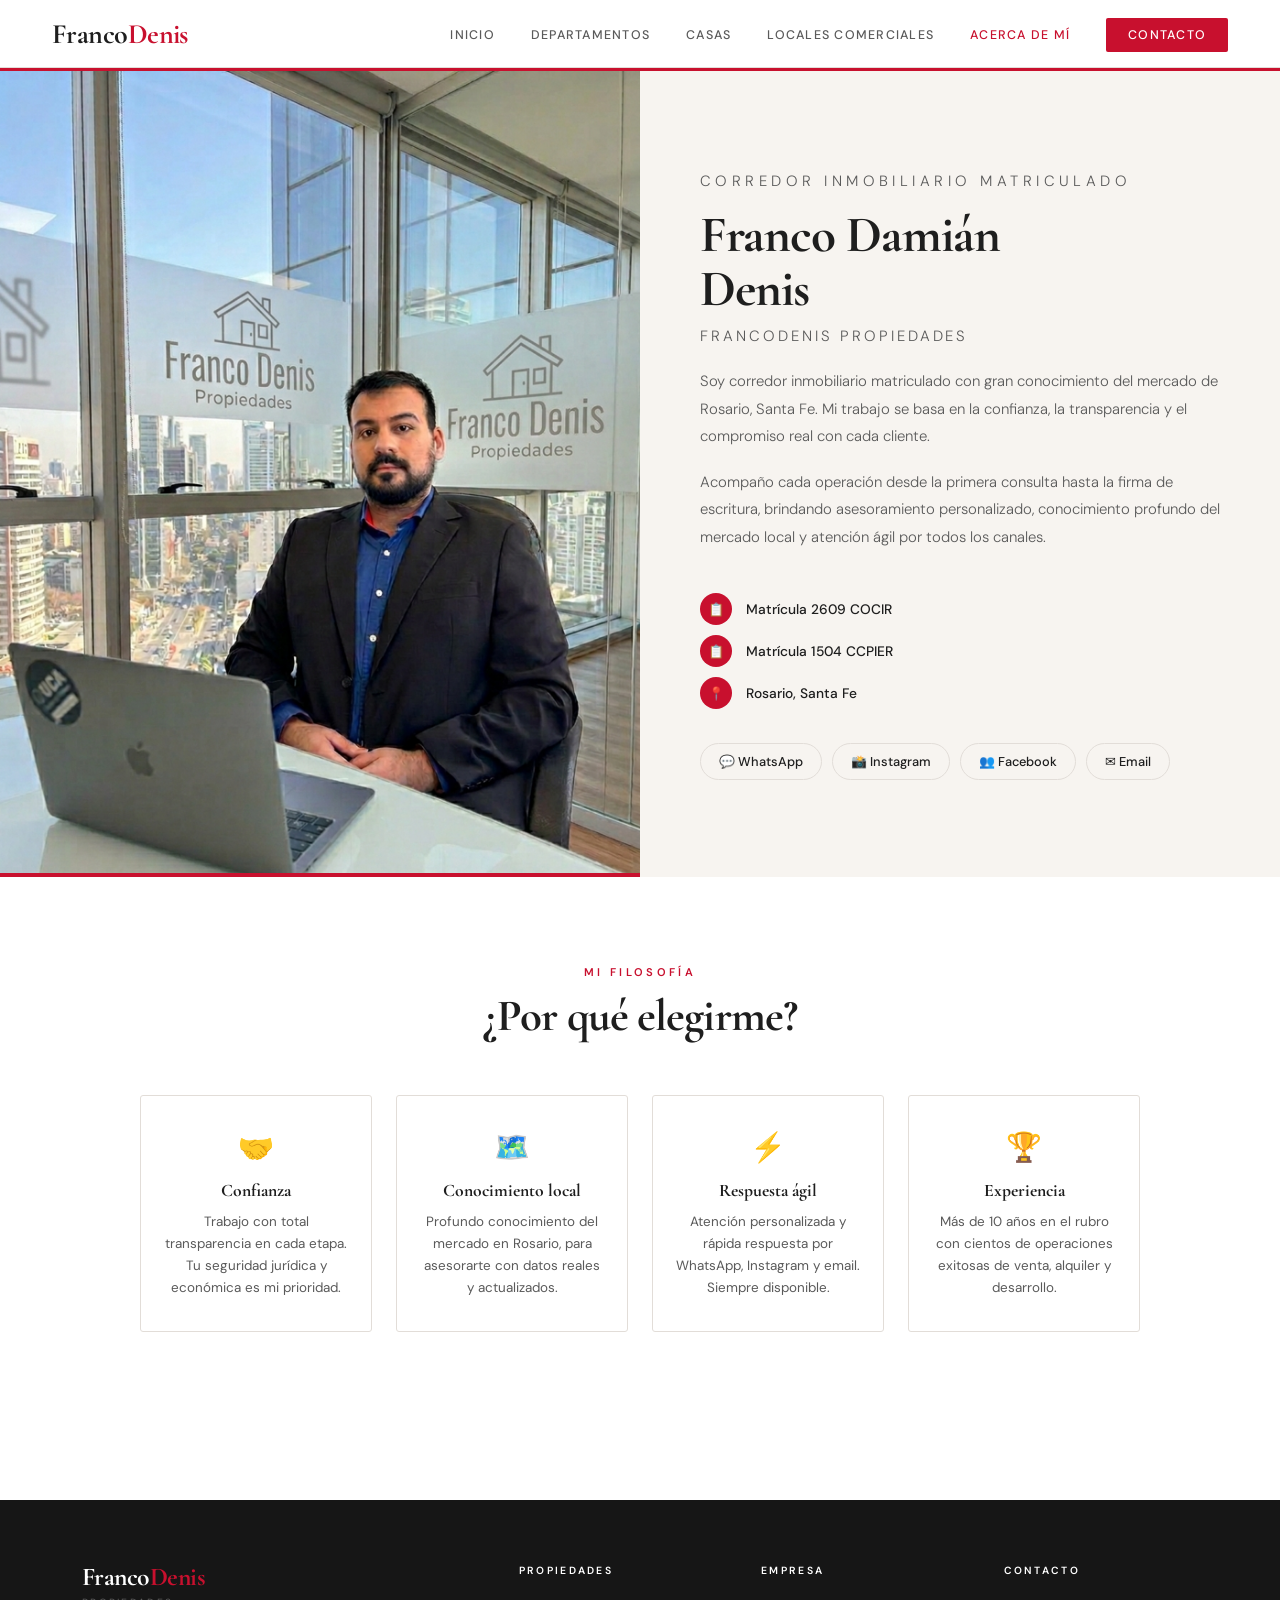
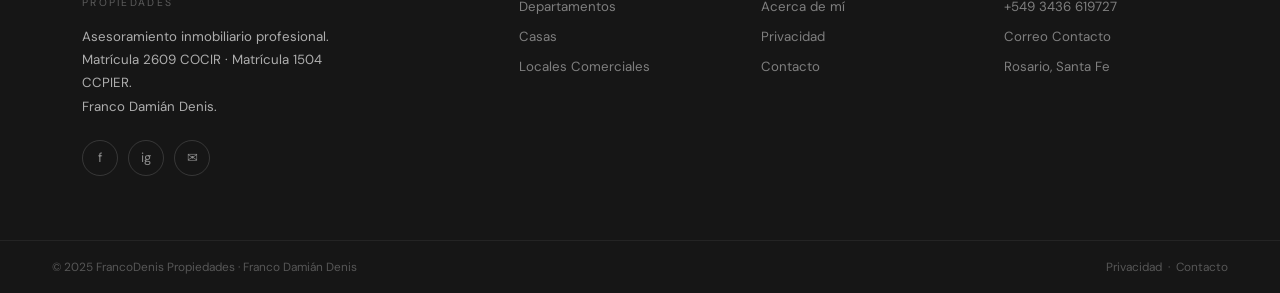
==== commit f8bfabdb: "links" ====
--- a/acerca-de-mi.html
+++ b/acerca-de-mi.html
@@ -29,14 +29,7 @@
 <div class="red-bar"></div>
 
 <section class="bio-hero">
-
-  <!-- ══════════════════════════════════════════════════
-       FOTO DE PERFIL
-       Para cambiar la imagen, reemplazá el atributo src:
-         <img src="TU-FOTO.jpg" alt="Franco Denis">
-       Podés usar una ruta local (foto.jpg) o una URL.
-       ══════════════════════════════════════════════════ -->
-  <div class="bio-photo">
+    <div class="bio-photo">
     <img src="./img/foto-perfil.PNG" alt="Franco Damián Denis"
          onerror="this.style.display='none'; this.nextElementSibling.style.display='flex'">
     <div class="bio-photo-placeholder" style="display:none">
@@ -52,7 +45,7 @@
     <p class="bio-subtitle">FrancoDenis Propiedades</p>
 
     <p>
-      Soy corredor inmobiliario matriculado con más de una década de experiencia en el mercado
+      Soy corredor inmobiliario matriculado con gran conocimiento del mercado
       de Rosario, Santa Fe. Mi trabajo se basa en la confianza, la transparencia y el compromiso
       real con cada cliente.
     </p>
@@ -79,9 +72,9 @@
 
     <div class="contact-chips">
       <a href="https://wa.me/5493436619727"           target="_blank" class="chip">💬 WhatsApp</a>
-      <a href="https://www.instagram.com/grupo.den"   target="_blank" class="chip">📸 Instagram</a>
-      <a href="https://www.facebook.com/grupo.den"    target="_blank" class="chip">👥 Facebook</a>
-      <a href="mailto:contactogrupoden@gmail.com"                     class="chip">✉ Email</a>
+      <a href="https://www.instagram.com/francodenis_propiedades/"   target="_blank" class="chip">📸 Instagram</a>
+      <a href="https://www.facebook.com/"    target="_blank" class="chip">👥 Facebook</a>
+      <a href="mailto:administracion@denispropiedades.com"                     class="chip">✉ Email</a>
     </div>
   </div>
 
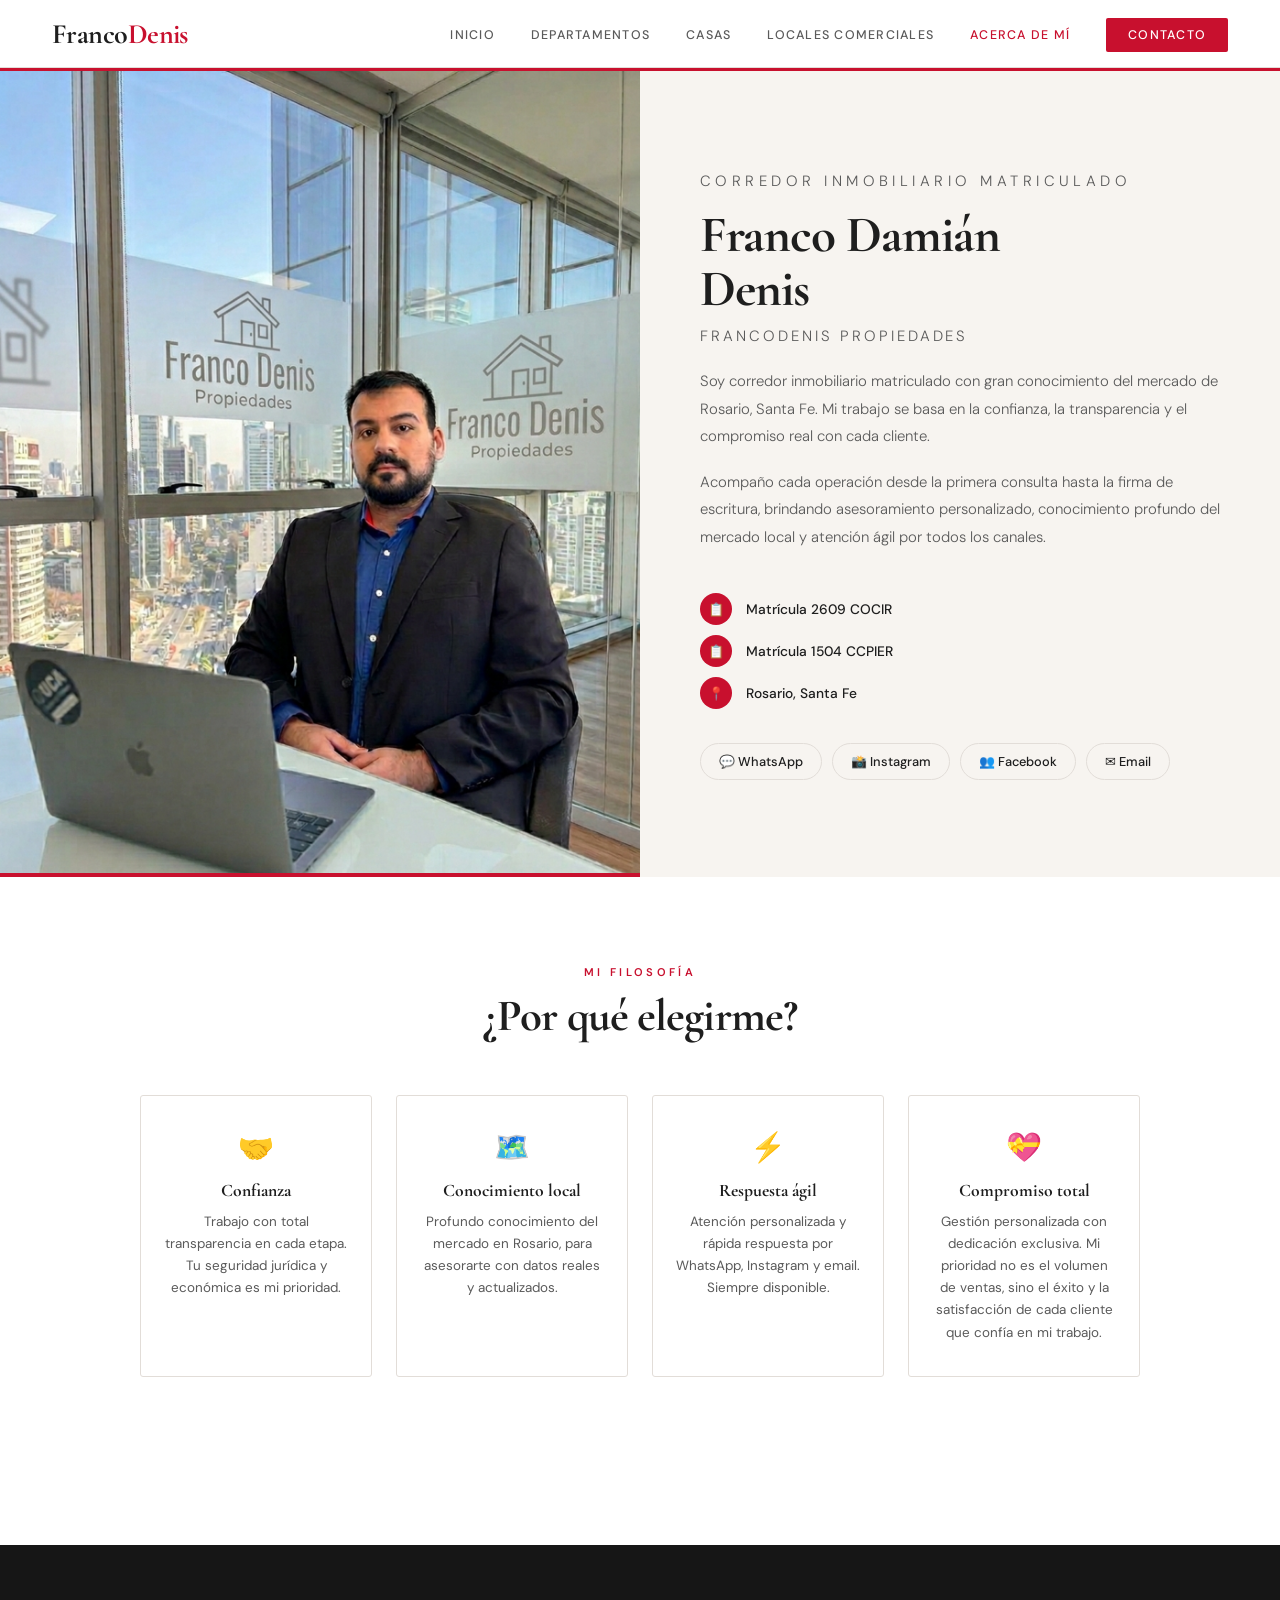
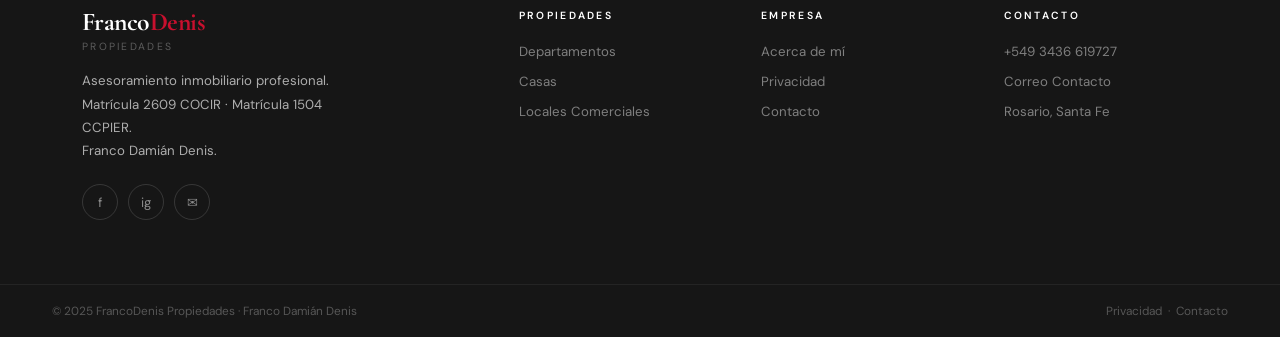
==== commit 6ee5f973: "v-card" ====
--- a/acerca-de-mi.html
+++ b/acerca-de-mi.html
@@ -102,10 +102,10 @@
       <p>Atención personalizada y rápida respuesta por WhatsApp, Instagram y email. Siempre disponible.</p>
     </div>
     <div class="value-card">
-      <div class="v-icon">🏆</div>
-      <h3>Experiencia</h3>
-      <p>Más de 10 años en el rubro con cientos de operaciones exitosas de venta, alquiler y desarrollo.</p>
-    </div>
+  <div class="v-icon">💝</div>
+  <h3>Compromiso total</h3>
+  <p>Gestión personalizada con dedicación exclusiva. Mi prioridad no es el volumen de ventas, sino el éxito y la satisfacción de cada cliente que confía en mi trabajo.</p>
+</div>
   </div>
 </section>
 
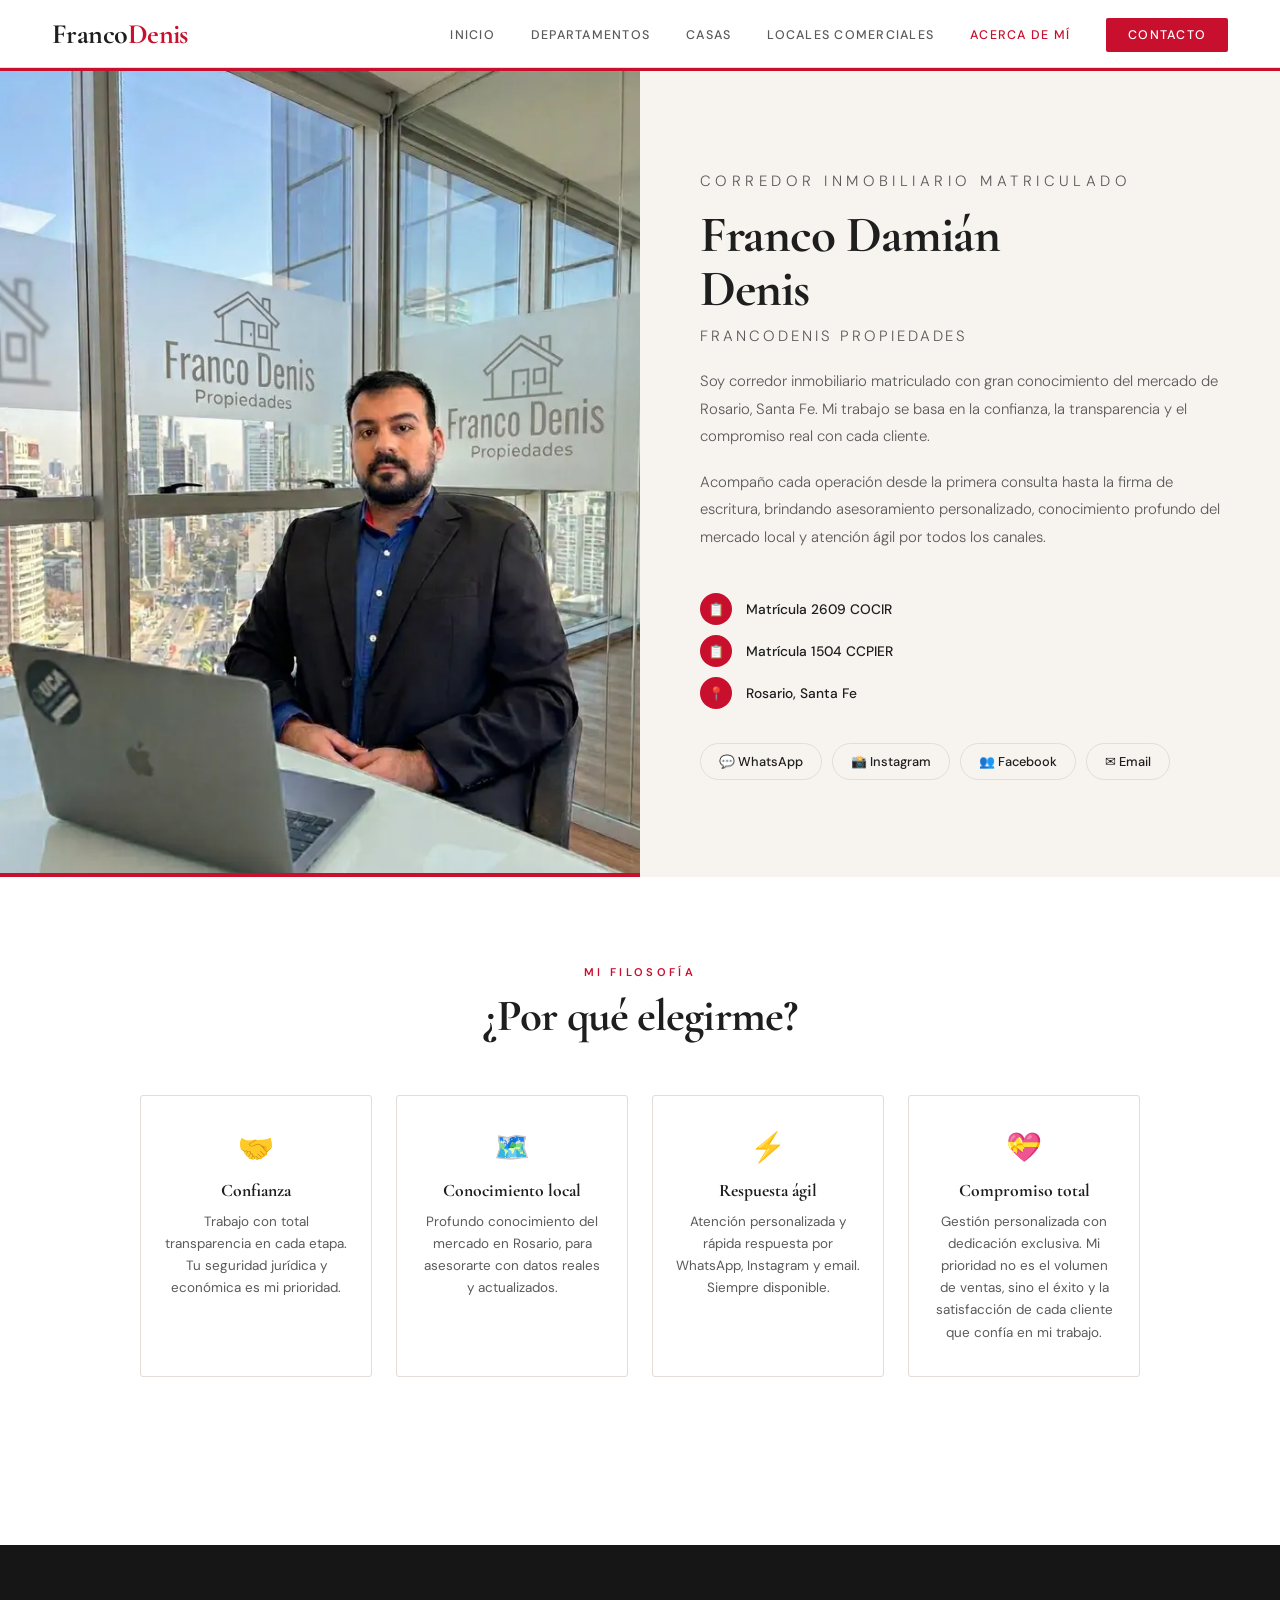
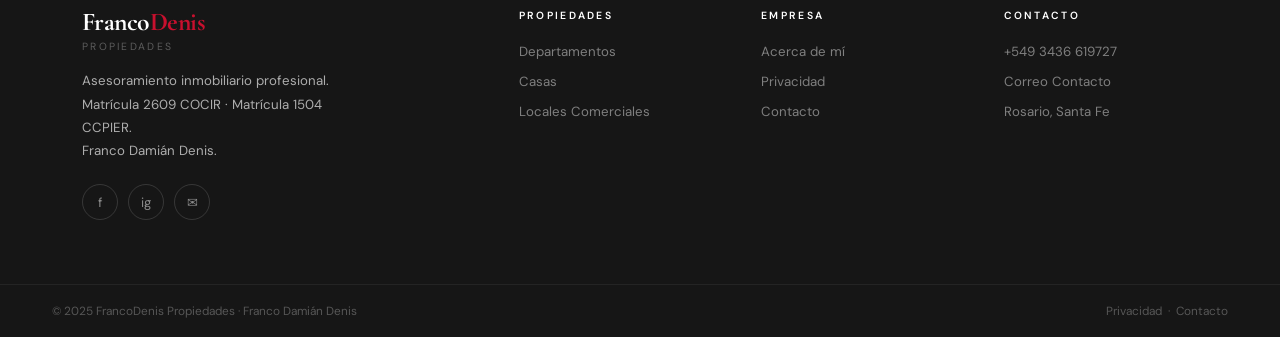
==== commit 87c502ea: "acerca-de-mi" ====
--- a/acerca-de-mi.html
+++ b/acerca-de-mi.html
@@ -30,7 +30,7 @@
 
 <section class="bio-hero">
     <div class="bio-photo">
-    <img src="./img/foto-perfil.PNG" alt="Franco Damián Denis"
+    <img src="./img/foto-perfil.webp" alt="Franco Damián Denis"
          onerror="this.style.display='none'; this.nextElementSibling.style.display='flex'">
     <div class="bio-photo-placeholder" style="display:none">
       <span class="ph-icon">🧑‍💼</span>
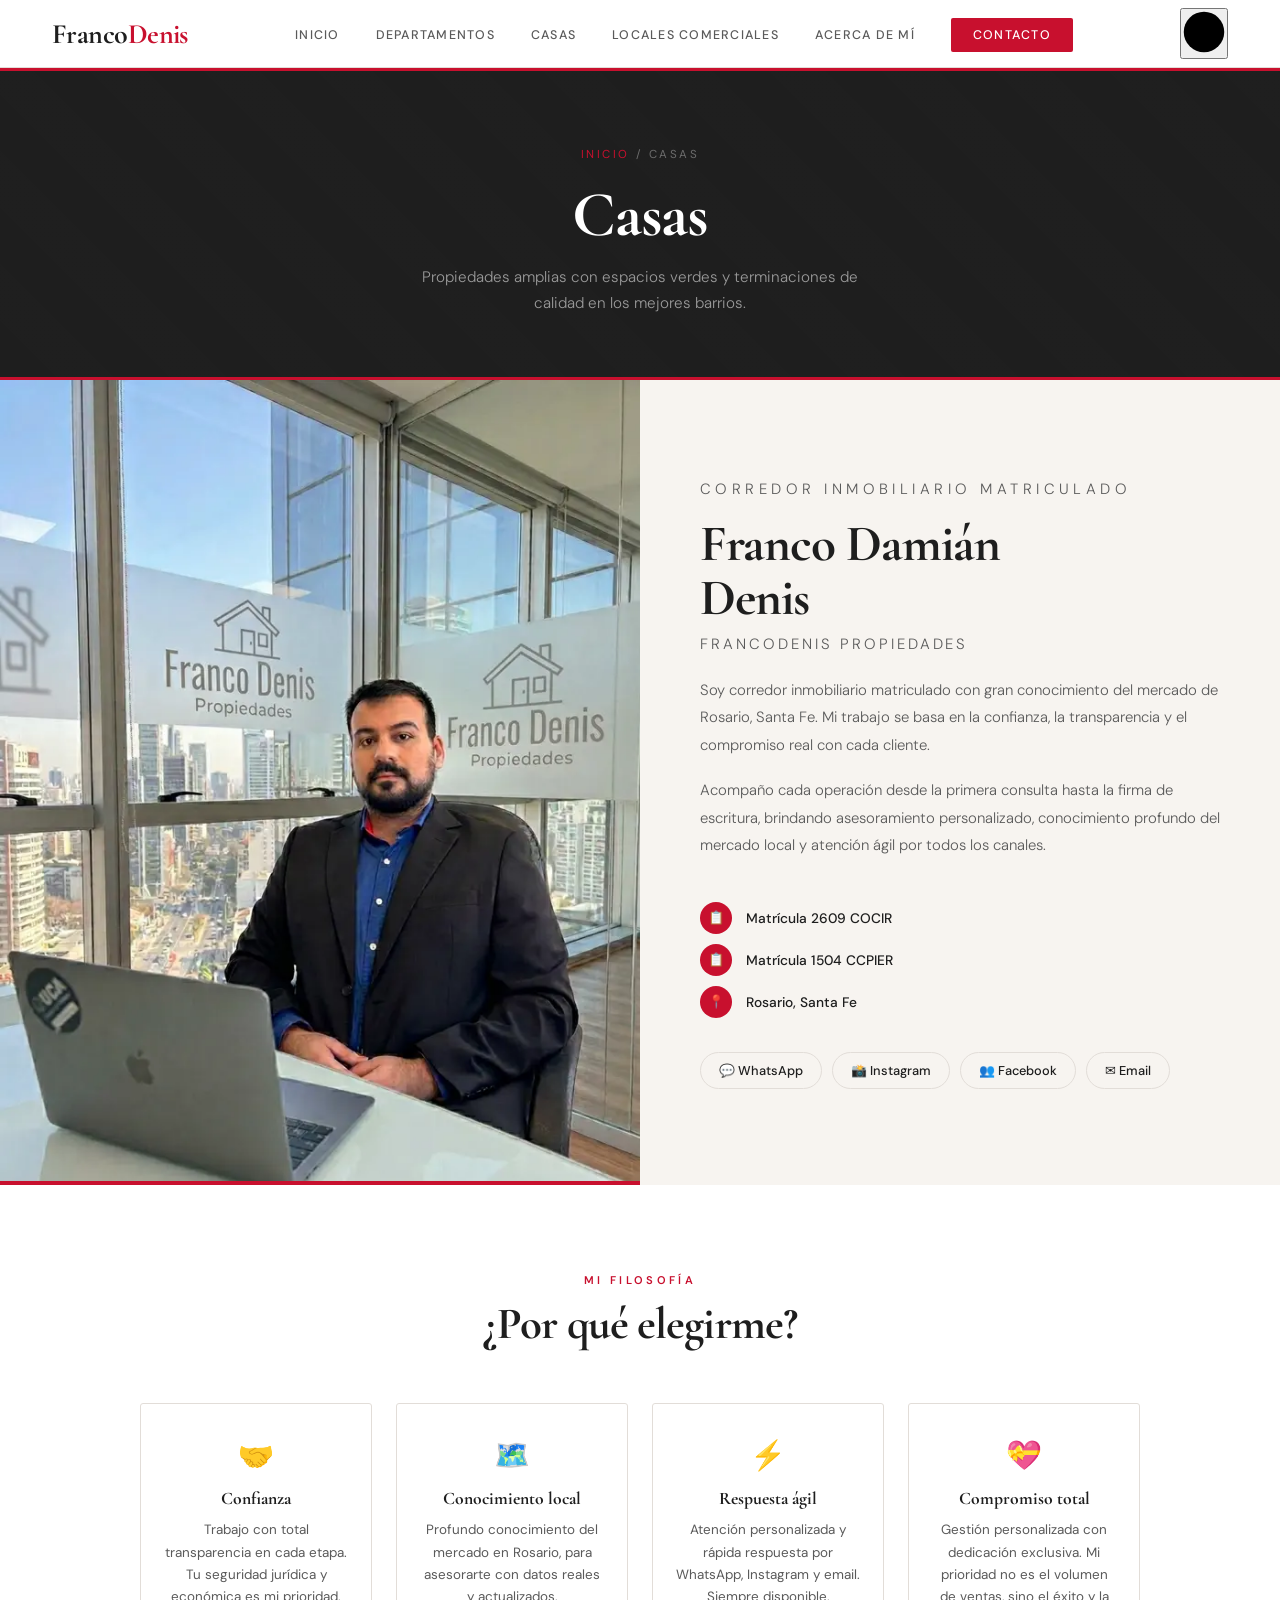
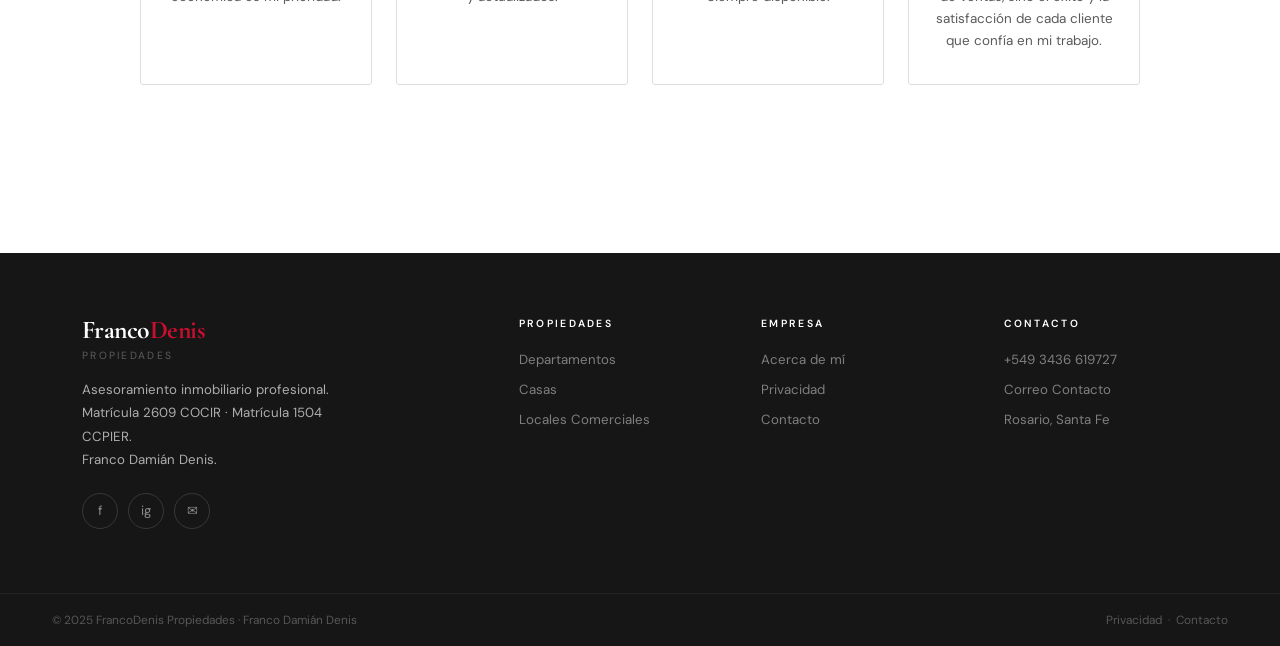
==== commit 48cfb9a0: "acerca" ====
--- a/acerca-de-mi.html
+++ b/acerca-de-mi.html
@@ -9,6 +9,7 @@
 </head>
 <body>
 
+<!-- NAV -->
 <nav class="nav">
   <a href="index.html" class="nav-logo">
     <img src="logo.png" alt="FrancoDenis"
@@ -17,15 +18,50 @@
       <span class="part-franco">Franco</span><span class="part-denis">Denis</span>
     </span>
   </a>
+
   <ul class="nav-links">
     <li><a href="index.html">Inicio</a></li>
     <li><a href="departamentos.html">Departamentos</a></li>
     <li><a href="casas.html">Casas</a></li>
     <li><a href="local-comercial.html">Locales Comerciales</a></li>
-    <li><a href="acerca-de-mi.html" class="active">Acerca de mí</a></li>
+    <li><a href="acerca-de-mi.html">Acerca de mí</a></li>
     <li><a href="https://wa.me/5493436619727" target="_blank" class="nav-cta">Contacto</a></li>
   </ul>
+
+  <!-- HAMBURGER BUTTON -->
+  <button class="nav__toggle" id="menuToggle" aria-expanded="false" aria-controls="mobileMenu">
+    <svg class="menuicon" xmlns="http://www.w3.org/2000/svg" width="44" height="44" viewBox="0 0 50 50">
+      <title>Menú</title>
+      <g>
+        <line class="menuicon__bar" x1="13" y1="16.5" x2="37" y2="16.5"/>
+        <line class="menuicon__bar" x1="13" y1="24.5" x2="37" y2="24.5"/>
+        <line class="menuicon__bar" x1="13" y1="24.5" x2="37" y2="24.5"/>
+        <line class="menuicon__bar" x1="13" y1="32.5" x2="37" y2="32.5"/>
+        <circle class="menuicon__circle" r="23" cx="25" cy="25"/>
+      </g>
+    </svg>
+  </button>
 </nav>
+<div class="red-bar"></div>
+
+<!-- MOBILE MENU OVERLAY -->
+<div class="nav__splash"></div>
+<ul class="nav__mobile" id="mobileMenu">
+  <li><a href="index.html">Inicio</a></li>
+  <li><a href="departamentos.html">Departamentos</a></li>
+  <li><a href="casas.html">Casas</a></li>
+  <li><a href="local-comercial.html">Locales Comerciales</a></li>
+  <li><a href="acerca-de-mi.html">Acerca de mí</a></li>
+  <li><a href="https://wa.me/5493436619727" target="_blank">Contacto</a></li>
+</ul>
+
+<div class="page-header">
+  <div class="page-header-inner">
+    <div class="breadcrumb"><a href="index.html">Inicio</a> / Casas</div>
+    <h1>Casas</h1>
+    <p>Propiedades amplias con espacios verdes y terminaciones de calidad en los mejores barrios.</p>
+  </div>
+</div>
 <div class="red-bar"></div>
 
 <section class="bio-hero">
@@ -132,6 +168,27 @@
     <span><a href="privacidad.html">Privacidad</a> &nbsp;·&nbsp; <a href="contacto.html">Contacto</a></span>
   </div>
 </footer>
+<script>
+const _cs={};
+function _get(id){if(!_cs[id])_cs[id]={cur:0};return _cs[id];}
+function _tot(id){return document.querySelectorAll('#'+id+' .carousel-slide').length;}
+function _upd(id){const s=_get(id),t=_tot(id);document.querySelector('#'+id+' .carousel-track').style.transform='translateX(-'+(s.cur*100)+'%)';document.querySelectorAll('#dots-'+id+' .dot').forEach((d,i)=>d.classList.toggle('active',i===s.cur));document.querySelector('#'+id+' .photo-count').textContent=(s.cur+1)+' / '+t;}
+function moveCarousel(id,dir){const s=_get(id),t=_tot(id);s.cur=(s.cur+dir+t)%t;_upd(id);}
+function goToSlide(id,i){_get(id).cur=i;_upd(id);}
 
+const toggle = document.getElementById('menuToggle');
+if (toggle) {
+  toggle.addEventListener('click', () => {
+    const open = document.body.classList.toggle('nav--open');
+    toggle.setAttribute('aria-expanded', open);
+  });
+  document.querySelectorAll('.nav__mobile a').forEach(link => {
+    link.addEventListener('click', () => {
+      document.body.classList.remove('nav--open');
+      toggle.setAttribute('aria-expanded', false);
+    });
+  });
+}
+</script>
 </body>
 </html>
--- a/global.css
+++ b/global.css
@@ -146,6 +146,30 @@
 }
 
 /* ================================================
+   CAROUSEL BANNER
+   ================================================ */
+.carousel-banner {
+  position: absolute;
+  inset: 0;          /* ← ocupa todo el carrusel */
+  z-index: 5;
+  display: flex;
+  align-items: flex-end;
+  justify-content: center;
+  padding: 20px;
+  pointer-events: none;
+  background: rgba(0,0,0,0.55);  /* overlay directo, sin ::before */
+}
+.carousel-banner img {
+  max-width: 280px;
+  width: 100%;
+  height: auto;
+  object-fit: contain;
+  display: block;
+  position: relative;
+  z-index: 6;
+}
+
+/* ================================================
    SECTION UTILITIES
    ================================================ */
 .section-eyebrow {
@@ -361,6 +385,40 @@
 }
 
 /* ================================================
+   PROP SPECS (dormitorios, baños, superficie, etc.)
+   ================================================ */
+.prop-specs {
+  display: flex;
+  flex-wrap: wrap;
+  gap: 12px;
+  margin: 14px 0;
+}
+.spec-item {
+  display: flex;
+  align-items: center;
+  gap: 8px;
+  background: var(--crema);
+  border: 1px solid var(--borde);
+  border-radius: 2px;
+  padding: 8px 16px;
+}
+.spec-icon { font-size: 1rem; }
+.spec-value {
+  font-family: var(--font-display);
+  font-size: 1.1rem;
+  font-weight: 700;
+  color: var(--gris);
+  line-height: 1;
+}
+.spec-label {
+  font-size: 0.72rem;
+  color: var(--gris-claro);
+  text-transform: uppercase;
+  letter-spacing: 0.1em;
+  font-weight: 500;
+}
+
+/* ================================================
    FOOTER
    ================================================ */
 .site-footer {
@@ -414,7 +472,132 @@
 /* ================================================
    RESPONSIVE
    ================================================ */
+@media (max-width: 960px) {/* HAMBURGER BUTTON */
+.nav__toggle {
+  display: none;
+  position: relative;
+  z-index: 300;
+  padding: 0;
+  border: 0;
+  background: transparent;
+  cursor: pointer;
+  border-radius: 50%;
+  transition: background-color .15s linear;
+}
+.nav__toggle:hover,
+.nav__toggle:focus { background-color: rgba(0,0,0,0.08); }
+
+/* SVG ICON */
+.menuicon {
+  display: block;
+  color: var(--gris);
+  transform: rotate(0deg);
+  transition: .3s cubic-bezier(0.165, 0.840, 0.440, 1.000);
+}
+.menuicon__bar,
+.menuicon__circle {
+  fill: none;
+  stroke: currentColor;
+  stroke-width: 3;
+  stroke-linecap: round;
+}
+.menuicon__bar {
+  transform: rotate(0deg);
+  transform-origin: 50% 50%;
+  transition: transform .25s ease-in-out, opacity .25s ease-in-out;
+}
+.menuicon__circle {
+  transition: stroke-dashoffset .3s linear .1s;
+  stroke-dashoffset: 144.51;
+  stroke-dasharray: 144.51;
+}
+
+/* SPLASH BACKGROUND */
+.nav__splash {
+  position: fixed;
+  top: 34px;
+  right: 20px;
+  width: 1px;
+  height: 1px;
+  z-index: 250;
+  pointer-events: none;
+}
+.nav__splash::after {
+  content: "";
+  display: block;
+  position: absolute;
+  border-radius: 50%;
+  background-color: var(--gris);
+  width: 284vmax;
+  height: 284vmax;
+  top: -142vmax;
+  left: -142vmax;
+  transform: scale(0);
+  transform-origin: 50% 50%;
+  transition: transform .5s cubic-bezier(0.755, 0.050, 0.855, 0.060);
+  will-change: transform;
+}
+
+/* MOBILE MENU */
+.nav__mobile {
+  position: fixed;
+  inset: 0;
+  z-index: 260;
+  display: flex;
+  flex-direction: column;
+  justify-content: center;
+  align-items: center;
+  gap: 8px;
+  list-style: none;
+  visibility: hidden;
+  pointer-events: none;
+}
+.nav__mobile li { opacity: 0; }
+.nav__mobile li:nth-child(1) { transform: translateY(-40px); }
+.nav__mobile li:nth-child(2) { transform: translateY(-80px); }
+.nav__mobile li:nth-child(3) { transform: translateY(-120px); }
+.nav__mobile li:nth-child(4) { transform: translateY(-160px); }
+.nav__mobile li:nth-child(5) { transform: translateY(-200px); }
+.nav__mobile li:nth-child(6) { transform: translateY(-240px); }
+.nav__mobile li {
+  transition: all .3s cubic-bezier(0.000, 0.995, 0.990, 1.000) .3s;
+}
+.nav__mobile a {
+  color: var(--blanco);
+  font-size: 1.1rem;
+  font-weight: 500;
+  letter-spacing: 0.15em;
+  text-transform: uppercase;
+  padding: 0.9rem 2rem;
+  display: block;
+  text-align: center;
+  transition: color .2s;
+}
+.nav__mobile a:hover { color: var(--rojo); }
+
+/* OPEN STATE */
+body.nav--open .nav__splash::after { transform: scale(1); }
+body.nav--open .menuicon {
+  color: var(--blanco);
+  transform: rotate(180deg);
+}
+body.nav--open .menuicon__circle { stroke-dashoffset: 0; }
+body.nav--open .menuicon__bar:nth-child(1),
+body.nav--open .menuicon__bar:nth-child(4) { opacity: 0; }
+body.nav--open .menuicon__bar:nth-child(2) { transform: rotate(45deg); }
+body.nav--open .menuicon__bar:nth-child(3) { transform: rotate(-45deg); }
+body.nav--open .nav__mobile {
+  visibility: visible;
+  pointer-events: auto;
+}
+body.nav--open .nav__mobile li {
+  opacity: 1;
+  transform: translateY(0);
+}
+
 @media (max-width: 960px) {
+  .nav__toggle { display: block; }
+}
   .nav { padding: 0 20px; }
   .nav-links { display: none; }
   .page-header { padding: 56px 20px 44px; }
@@ -432,3 +615,9 @@
     padding: 18px 20px; text-align: center;
   }
 }
+@media (min-width: 961px) {
+  .nav__mobile,
+  .nav__splash
+  .nav__toggle
+  .menuicon { display: none !important; }
+}
